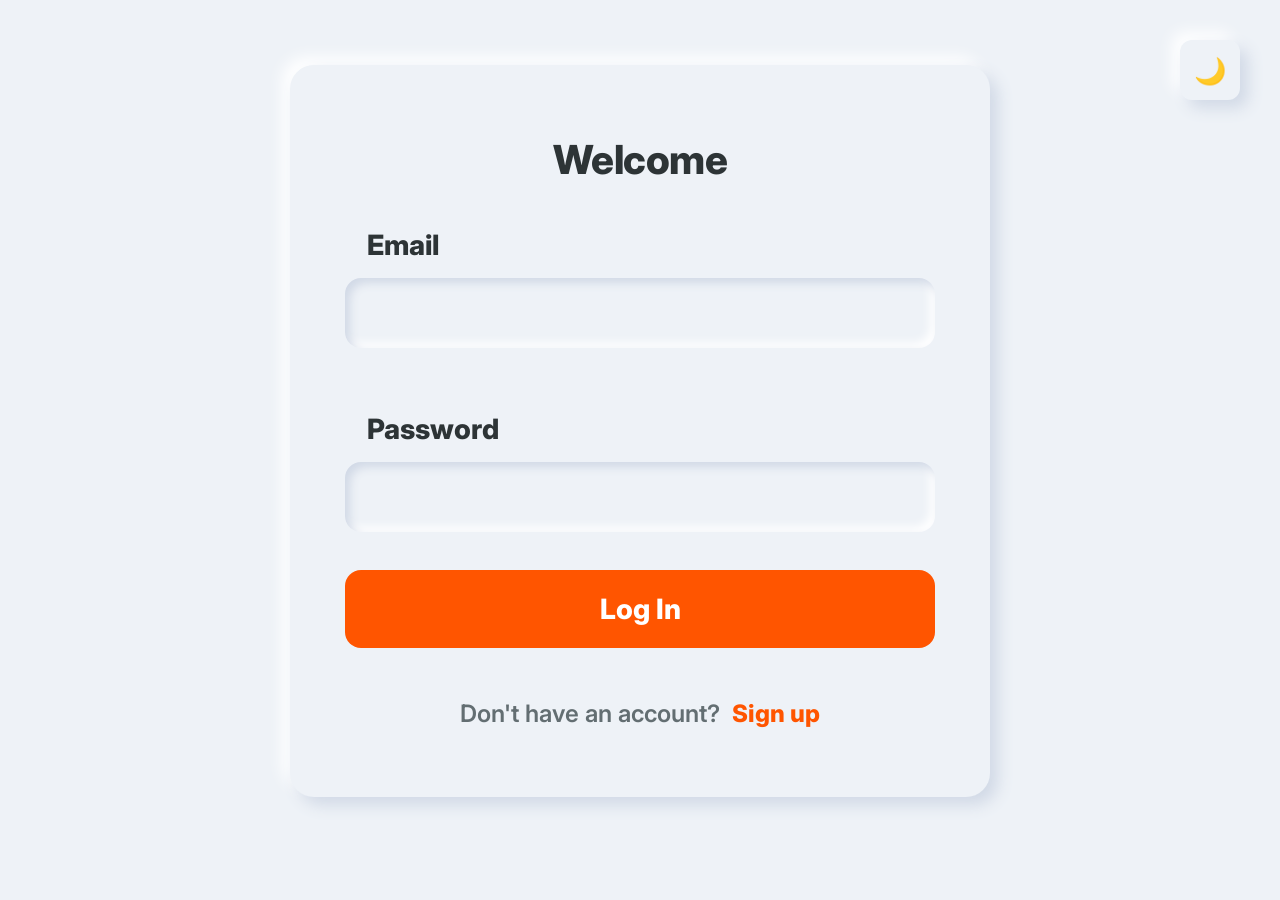
==== clients.html @ b18d7f6e "refactor: centralize storage, fix theme toggle, integrate API POST/DELETE, and add docs" ====
<!DOCTYPE html>
<html lang="en">
<head>
    <meta charset="UTF-8">
    <meta name="viewport" content="width=device-width, initial-scale=1.0">
    <title>10X CRM - Clients</title>
    <link href="https://fonts.googleapis.com/css2?family=Inter:wght@400;500;600;700;800&display=swap" rel="stylesheet">
    <link rel="stylesheet" href="css/style.css">
    <script src="js/guard.js"></script>
    <script src="js/theme.js"></script>
</head>
<body class="app-body">

    <div class="toast" id="toast"></div>

    <header class="app-header">
        <div class="header-container">
            <div class="brand">
                <span class="brand-logo">10X</span>
                <span class="brand-title">CRM</span>
            </div>

            <nav class="nav-menu">
                <a href="dashboard.html" class="nav-link">Dashboard</a>
                <a href="clients.html" class="nav-link active">Clients</a>
                <a href="profile.html" class="nav-link">Profile</a>
            </nav>

            <div class="header-actions">
                <div class="live-clock" id="liveClock">00:00:00 AM</div>
                <button type="button" class="btn-theme" id="themeToggleBtn" onclick="toggleTheme()" aria-label="Toggle Theme">🌙</button>
                <button type="button" class="btn-logout" onclick="logout()">Log Out</button>
            </div>
        </div>
    </header>

    <main class="main-content">
        <div class="container">
            
            <div class="page-header-bar">
                <h1>Clients Base</h1>
                <button type="button" class="btn-submit-glass btn-add-client" onclick="openAddClientModal()">+ Add Client</button>
            </div>
            
            <div id="loadingIndicator" class="loading-box" style="display: none;">Loading clients...</div>

            <div class="toolbar">
                <div class="search-box-wrapper">
                    <input type="text" id="searchInput" class="form-input-neo search-input" placeholder="🔍 Search by name or company...">
                </div>

                <div class="filter-chips">
                    <button class="chip active" data-status="All" onclick="filterByStatus('All')">All</button>
                    <button class="chip" data-status="Lead" onclick="filterByStatus('Lead')">Lead</button>
                    <button class="chip" data-status="Contacted" onclick="filterByStatus('Contacted')">Contacted</button>
                    <button class="chip" data-status="Won" onclick="filterByStatus('Won')">Won</button>
                    <button class="chip" data-status="Lost" onclick="filterByStatus('Lost')">Lost</button>
                </div>

                <div class="sort-wrapper">
                    <select id="sortSelect" class="form-input-neo sort-select" onchange="handleSortChange()">
                        <option value="Newest">Newest first</option>
                        <option value="Name">Name A -> Z</option>
                        <option value="DealValue">Deal value: High -> Low</option>
                    </select>
                </div>
            </div>

            <div id="clientsContainer" class="clients-grid"></div>

        </div>
    </main>

    <div class="modal-overlay" id="addClientModal" style="display: none;">
        <div class="card modal-card">
            <div class="modal-header">
                <h2>Add New Client</h2>
                <button type="button" class="btn-close-modal" onclick="closeAddClientModal()">✕</button>
            </div>
            
            <form id="addClientForm" novalidate>
                <div class="form-group">
                    <label>Full Name</label>
                    <input type="text" id="clientName" class="form-input-neo" placeholder="e.g. John Doe">
                    <div class="error-text" id="clientNameError"></div>
                </div>
                <div class="form-group">
                    <label>Email</label>
                    <input type="email" id="clientEmail" class="form-input-neo" placeholder="e.g. john@example.com">
                    <div class="error-text" id="clientEmailError"></div>
                </div>
                <div class="form-group">
                    <label>Phone (optional)</label>
                    <input type="text" id="clientPhone" class="form-input-neo" placeholder="e.g. +995 555 12 34 56">
                    <div class="error-text" id="clientPhoneError"></div>
                </div>
                <div class="form-group">
                    <label>Company</label>
                    <input type="text" id="clientCompany" class="form-input-neo" placeholder="e.g. Acme Corp">
                    <div class="error-text" id="clientCompanyError"></div>
                </div>
                <div class="form-group">
                    <label>Deal Value ($)</label>
                    <input type="number" id="clientDealValue" class="form-input-neo" placeholder="e.g. 5000">
                    <div class="error-text" id="clientDealValueError"></div>
                </div>
                <div class="form-group">
                    <label>Status</label>
                    <select id="clientStatus" class="form-input-neo custom-select">
                        <option value="Lead" selected>Lead</option>
                        <option value="Contacted">Contacted</option>
                        <option value="Won">Won</option>
                        <option value="Lost">Lost</option>
                    </select>
                </div>
                <button type="submit" class="btn-submit-glass">Create Client</button>
            </form>
        </div>
    </div>

    <div class="modal-overlay" id="clientDetailsModal" style="display: none;">
    <div class="card modal-card modal-card-wide">
        <div class="modal-header">
            <h2>Client Details</h2>
            <button type="button" class="btn-close-modal" onclick="closeDetailsModal()">✕</button>
        </div>

        <div class="details-profile-banner">
            <img src="" id="detAvatar" class="details-avatar" alt="Client Avatar">
            <div class="details-user-info">
                <h3 id="detName" class="details-name"></h3>
                <p id="detCompany" class="details-company"></p>
                <p id="detMeta" class="details-meta"></p>
            </div>
        </div>

        <div class="details-info-grid">
            <div class="info-item">
                <span class="info-label">Email Address</span>
                <strong id="detEmail" class="info-value"></strong>
            </div>
            <div class="info-item">
                <span class="info-label">Phone Number</span>
                <strong id="detPhone" class="info-value"></strong>
            </div>
        </div>

        <div class="notes-section">
            <h4>Notes History</h4>
            <div id="notesContainer" class="notes-list-box"></div>
            
            <div class="add-note-row">
                <input type="text" id="newNoteInput" class="form-input-neo note-input" placeholder="Write a note or call record...">
                <button type="button" class="btn-submit-glass btn-add-note" id="addNoteBtn">Add Note</button>
            </div>
        </div>

        <button type="button" class="btn-reminder" id="remindBtn" onclick="setOneMinReminder()">
            🔔 Remind me in 1 min (Follow-up)
        </button>
    </div>
</div>
    <script src="js/auth.js"></script>
    <script src="js/clients.js"></script>
    <script>
        document.addEventListener('DOMContentLoaded', () => {
            initClients();
            document.getElementById('addClientForm')?.addEventListener('submit', handleAddClient);
        });
    </script>
</body>
</html>
---- css/style.css ----
/* ==========================================================================
   1. DESIGN SYSTEM & ROOT VARIABLES (Neumorphic Kit + Dark Mode)
   ========================================================================== */
:root {
    --font-main: 'Inter', sans-serif;
    
    /* Neon Orange Accents & Status Colors */
    --accent-orange: #ff5500;
    --accent-orange-hover: #ff661a;
    --danger-color: #ef4444;
    --success-color: #10b981;
    --warning-color: #f59e0b;
    --info-color: #3b82f6;
    --purple-color: #8b5cf6;
    
    /* Light Mode Palette */
    --bg-color: #eef2f7;      
    --bg-card: #eef2f7;
    --bg-input: #eef2f7;
    --border-color: #d1d9e6;
    --text-main: #2d3436;     
    --text-muted: #636e72;
    
    /* Soft Neumorphic Shadows (Soft 3D) */
    --neo-shadow-out: 8px 8px 16px #d1d9e6, -8px -8px 16px #ffffff;
    --neo-shadow-in: inset 5px 5px 10px #d1d9e6, inset -5px -5px 10px #ffffff;
    --neo-shadow-card-hover: 12px 12px 24px #c2cbdc, -12px -12px 24px #ffffff;

    --radius-lg: 24px;
    --radius-md: 16px;
    --radius-sm: 12px;
}

/* Dark Mode Overrides */
body.dark-mode {
    --bg-color: #181a20;
    --bg-card: #181a20;
    --bg-input: #181a20;
    --border-color: #22252e;
    --text-main: #f1f3f7;
    --text-muted: #828a99;
    
    --neo-shadow-out: 8px 8px 18px #0e0f12, -8px -8px 18px #22252e;
    --neo-shadow-in: inset 5px 5px 10px #0e0f12, inset -5px -5px 10px #22252e;
    --neo-shadow-card-hover: 12px 12px 24px #0a0b0d, -12px -12px 24px #262933;
}

/* ==========================================================================
   2. GLOBAL RESET & BASE TYPOGRAPHY
   ========================================================================== */
* {
    box-sizing: border-box;
    margin: 0;
    padding: 0;
    font-family: var(--font-main);
    -webkit-font-smoothing: antialiased;
    -moz-osx-font-smoothing: grayscale;
}

html, body {
    min-height: 100vh;
    background-color: var(--bg-color) !important;
    color: var(--text-main);
    font-size: 19px;
    line-height: 1.5;
}

a {
    color: inherit;
    text-decoration: none;
}

button, input, select, textarea {
    font-family: inherit;
    font-size: inherit;
}

/* Base Containers */
.container {
    max-width: 1680px;
    margin: 0 auto;
    width: 95%;
}

.main-content {
    flex: 1;
    padding: 2.5rem 0;
}

.app-body {
    min-height: 100vh;
    display: flex;
    flex-direction: column;
}

.dashboard-body {
    height: 100vh;
    display: flex;
    flex-direction: column;
    overflow: hidden;
}

.auth-body {
    display: flex;
    justify-content: center;
    align-items: center;
    min-height: 100vh;
    padding: 20px;
    position: relative;
}

/* Theme Toggle Fixed Wrapper (Auth Pages) */
.fixed-theme-wrapper {
    position: fixed;
    top: 40px;
    right: 40px;
    z-index: 100;
}

.btn-theme-fixed {
    width: 60px;
    height: 60px;
    font-size: 26px;
    background: var(--bg-color);
    border: none;
    border-radius: var(--radius-sm) !important;
    box-shadow: var(--neo-shadow-out);
    color: var(--text-main);
    cursor: pointer;
    display: flex;
    align-items: center;
    justify-content: center;
    transition: all 0.2s ease;
}

.btn-theme-fixed:hover {
    box-shadow: var(--neo-shadow-in);
}

/* ==========================================================================
   3. AUTH PAGES (Login, Sign Up, Forgot Password)
   ========================================================================== */
.card {
    background: var(--bg-color);
    border-radius: var(--radius-lg);
    box-shadow: var(--neo-shadow-out);
    padding: 2.5rem;
    margin-bottom: 2rem;
}

.auth-body .card {
    padding: 65px 55px !important;
    width: 100%;
    max-width: 700px !important;
}

h2 {
    font-size: 36px;
    font-weight: 800;
    letter-spacing: -0.5px;
    margin-bottom: 12px;
    color: var(--text-main);
}

.auth-body h2 {
    font-size: 40px !important;
    text-align: center;
}

.card-subtitle {
    font-size: 18px;
    font-weight: 500;
    color: var(--text-muted);
    margin-bottom: 28px;
}

.auth-body .card-subtitle {
    text-align: center;
    font-size: 20px;
    margin-bottom: 36px;
}

.form-group {
    margin-bottom: 28px;
    display: flex;
    flex-direction: column;
}

label {
    display: block;
    font-size: 22px;
    font-weight: 800;
    margin-bottom: 10px;
    margin-left: 6px;
    color: var(--text-main);
}

.auth-body label {
    font-size: 28px !important;
    margin: 22px 0 12px 22px !important;
}

.form-input-neo {
    width: 100%;
    padding: 20px 24px;
    font-size: 20px;
    font-weight: 600;
    color: var(--text-main);
    background: var(--bg-color);
    border: none;
    border-radius: var(--radius-md);
    box-shadow: var(--neo-shadow-in);
    outline: none;
    box-sizing: border-box;
    transition: all 0.2s ease;
}

.auth-body .form-input-neo {
    padding: 22px 26px !important;
    font-size: 22px !important;
}

body.dark-mode .form-input-neo {
    box-shadow: none !important;
    background: #20232b !important;
    border: 1px solid rgba(255, 255, 255, 0.1) !important;
}

.form-input-neo::placeholder {
    color: var(--text-muted);
    opacity: 0.6;
}

.form-input-neo:focus {
    box-shadow: var(--neo-shadow-in), 0 0 0 3px rgba(255, 85, 0, 0.4);
}

.form-input-neo.input-error {
    box-shadow: var(--neo-shadow-in), 0 0 0 3px var(--danger-color) !important;
}

.error-text {
    color: var(--danger-color);
    font-size: 16px;
    font-weight: 700;
    margin-top: 8px;
    margin-left: 8px;
}

.auth-body .error-text {
    font-size: 18px;
    margin-top: 10px;
    margin-left: 22px;
}

.btn-submit-glass {
    width: 100%;
    padding: 20px 32px;
    font-size: 22px;
    font-weight: 800;
    color: #ffffff !important;
    background: var(--accent-orange) !important;
    border: none;
    border-radius: var(--radius-md);
    cursor: pointer;
    display: flex;
    align-items: center;
    justify-content: center;
    margin-top: 20px;
    transition: all 0.2s ease;
}

.auth-body .btn-submit-glass {
    padding: 22px 36px !important;
    font-size: 28px !important;
    margin-top: 28px !important;
}

.btn-submit-glass:hover {
    transform: translateY(-2px);
    background: var(--accent-orange-hover) !important;
}

.link {
    margin-top: 48px !important;
    font-size: 24px !important;
    font-weight: 600;
    color: var(--text-muted);
    text-align: center;
}

.link a {
    color: var(--accent-orange) !important;
    text-decoration: none;
    font-weight: 800;
    margin-left: 6px;
}

.link a:hover {
    text-decoration: underline;
}

/* ==========================================================================
   4. TOP NAVIGATION HEADER
   ========================================================================== */
.app-header {
    background: var(--bg-color);
    box-shadow: var(--neo-shadow-out);
    position: sticky;
    top: 0;
    z-index: 100;
    flex-shrink: 0;
}

.header-container {
    max-width: 1680px;
    width: 95%;
    margin: 0 auto;
    padding: 1.2rem 0;
    display: flex;
    align-items: center;
    justify-content: space-between;
}

.brand {
    font-size: 2.2rem;
    font-weight: 900;
    letter-spacing: -0.5px;
}

.brand-logo { color: var(--accent-orange); }
.brand-title { color: var(--text-main); }

.nav-menu { display: flex; gap: 1.4rem; }

.nav-link {
    text-decoration: none;
    color: var(--text-muted);
    font-weight: 800;
    font-size: 1.2rem;
    padding: 0.9rem 1.6rem;
    border-radius: var(--radius-sm);
    transition: all 0.2s ease;
}

.nav-link:hover { color: var(--text-main); box-shadow: var(--neo-shadow-in); }
.nav-link.active { color: var(--accent-orange); box-shadow: var(--neo-shadow-in); }

.header-actions { display: flex; align-items: center; gap: 1.4rem; }

.live-clock {
    font-family: 'Inter', monospace;
    font-size: 1.05rem;
    font-weight: 800;
    color: var(--text-muted);
    padding: 0.7rem 1.4rem;
    border-radius: var(--radius-sm);
    box-shadow: var(--neo-shadow-in);
    white-space: nowrap;
}

.btn-theme, .btn-logout {
    background: var(--bg-color);
    border: none;
    color: var(--text-main);
    padding: 0.8rem 1.6rem;
    border-radius: var(--radius-sm);
    box-shadow: var(--neo-shadow-out);
    cursor: pointer;
    font-weight: 800;
    font-size: 1.1rem;
    transition: all 0.2s ease;
}

.btn-theme:hover, .btn-logout:hover { box-shadow: var(--neo-shadow-in); color: var(--accent-orange); }
.btn-logout:hover { color: var(--danger-color); }

/* ==========================================================================
   5. DASHBOARD PAGE (100vh Fits No Desktop Scroll)
   ========================================================================== */
.dashboard-container {
    flex: 1;
    max-width: 1680px;
    width: 95%;
    margin: 0 auto;
    padding: 1.25rem 0;
    display: flex;
    flex-direction: column;
    gap: 1.25rem;
    box-sizing: border-box;
    min-height: 0;
}

.welcome-section {
    background: var(--bg-color);
    border-radius: var(--radius-lg);
    box-shadow: var(--neo-shadow-out);
    padding: 1.25rem 1.8rem;
    flex-shrink: 0;
}

.welcome-section h1 { font-size: 2rem; font-weight: 800; text-align: left; margin: 0; }

.metrics-grid {
    display: grid;
    grid-template-columns: repeat(4, 1fr);
    gap: 1.5rem;
    flex-shrink: 0;
}

.metric-card {
    background: var(--bg-color);
    border-radius: var(--radius-lg);
    box-shadow: var(--neo-shadow-out);
    padding: 1.4rem 1.8rem;
    display: flex;
    align-items: center;
    gap: 1.5rem;
}

.metric-icon {
    width: 60px;
    height: 60px;
    display: flex;
    align-items: center;
    justify-content: center;
    border-radius: var(--radius-md);
    box-shadow: var(--neo-shadow-in);
    color: var(--accent-orange);
    flex-shrink: 0;
}

.metric-label { font-size: 0.9rem; text-transform: uppercase; letter-spacing: 0.6px; color: var(--text-muted); font-weight: 800; }
.metric-value { font-size: 2.1rem; font-weight: 800; margin-top: 0.1rem; color: var(--text-main); }

.dashboard-bottom-grid {
    display: grid;
    grid-template-columns: 1fr 1.6fr;
    gap: 1.5rem;
    flex: 1;
    min-height: 0;
}

.pipeline-section {
    background: var(--bg-color);
    border-radius: var(--radius-lg);
    box-shadow: var(--neo-shadow-out);
    padding: 1.5rem 2rem;
    display: flex;
    flex-direction: column;
    height: 100%;
}

.pipeline-section h2 { text-align: left; font-size: 1.5rem; font-weight: 800; margin-bottom: 1.2rem; }

.pipeline-infographic {
    display: flex;
    flex-direction: column;
    justify-content: space-between;
    gap: 0.8rem;
    flex: 1;
}

.info-stage { display: flex; flex-direction: column; gap: 0.5rem; }
.info-label-group { display: flex; justify-content: space-between; align-items: center; }
.info-name { font-size: 1.15rem; font-weight: 800; color: var(--text-main); }
.info-val { font-size: 1.25rem; font-weight: 800; color: var(--text-muted); }

.progress-track {
    width: 100%;
    height: 14px;
    background: var(--bg-color);
    box-shadow: var(--neo-shadow-in);
    border-radius: 20px;
    overflow: hidden;
}

.progress-fill {
    height: 100%;
    border-radius: 20px;
    transition: width 0.6s cubic-bezier(0.4, 0, 0.2, 1);
}

.fill-lead { background: linear-gradient(90deg, #3b82f6, #60a5fa); }
.fill-contacted { background: linear-gradient(90deg, #f59e0b, #fbbf24); }
.fill-proposal { background: linear-gradient(90deg, #8b5cf6, #a78bfa); }
.fill-won { background: linear-gradient(90deg, #10b981, #34d399); }
.fill-lost { background: linear-gradient(90deg, #ef4444, #f87171); }

.recent-clients-section {
    background: var(--bg-color);
    border-radius: var(--radius-lg);
    box-shadow: var(--neo-shadow-out);
    padding: 1.5rem 2rem;
    display: flex;
    flex-direction: column;
    height: 100%;
    overflow: hidden;
}

.section-header {
    display: flex;
    justify-content: space-between;
    align-items: center;
    margin-bottom: 1.2rem;
}

.section-header h2 { text-align: left; font-size: 1.5rem; font-weight: 800; margin: 0; }
.link-view-all { color: var(--accent-orange); text-decoration: none; font-weight: 800; font-size: 1.15rem; }

.table-responsive { flex: 1; overflow-y: auto; }
.data-table { width: 100%; border-collapse: collapse; text-align: left; }

.data-table th {
    color: var(--text-muted);
    font-weight: 800;
    font-size: 0.95rem;
    text-transform: uppercase;
    padding: 1rem;
    border-bottom: 2px solid var(--border-color);
}

.data-table td {
    padding: 1.2rem 1rem;
    border-bottom: 1px solid var(--border-color);
    vertical-align: middle;
    font-size: 1.15rem;
    font-weight: 600;
}

.data-table td strong { font-size: 1.2rem; font-weight: 800; color: var(--text-main); }

.data-table td:last-child {
    white-space: nowrap;
    text-align: right;
    font-size: 1.05rem;
    font-weight: 700;
    color: var(--text-muted);
}

.status-badge {
    padding: 0.5rem 1.1rem;
    border-radius: 20px;
    font-size: 0.95rem;
    font-weight: 800;
    display: inline-block;
}

.badge-lead { background: rgba(59, 130, 246, 0.15); color: #3b82f6; }
.badge-contacted { background: rgba(245, 158, 11, 0.15); color: #f59e0b; }
.badge-proposal { background: rgba(139, 92, 246, 0.15); color: #8b5cf6; }
.badge-won { background: rgba(16, 185, 129, 0.15); color: #10b981; }
.badge-lost { background: rgba(239, 68, 68, 0.15); color: #ef4444; }

/* ==========================================================================
   6. CLIENTS DIRECTORY, TOOLBAR & CARDS GRID
   ========================================================================== */
.page-header-bar {
    display: flex;
    justify-content: space-between;
    align-items: center;
    margin-bottom: 2.2rem;
}

.page-header-bar h1 { font-size: 2.5rem; font-weight: 800; }

.btn-add-client {
    width: auto !important;
    padding: 1rem 2rem !important;
    font-size: 1.2rem !important;
    margin: 0 !important;
}

.toolbar {
    background: var(--bg-color);
    box-shadow: var(--neo-shadow-out);
    border-radius: var(--radius-lg);
    padding: 1.5rem 2rem;
    margin-bottom: 2.8rem;
    display: flex;
    gap: 1.8rem;
    align-items: center;
    justify-content: space-between;
    flex-wrap: wrap;
}

.search-box-wrapper { flex: 1; min-width: 340px; }

.filter-chips { display: flex; gap: 1rem; flex-wrap: wrap; }
.filter-chips .chip {
    padding: 0.85rem 1.6rem;
    font-size: 1.1rem;
    font-weight: 800;
    border: none;
    background: var(--bg-color);
    color: var(--text-muted);
    border-radius: var(--radius-sm);
    box-shadow: var(--neo-shadow-out);
    cursor: pointer;
    transition: all 0.2s ease;
}

.filter-chips .chip.active { color: var(--accent-orange); box-shadow: var(--neo-shadow-in); }

.sort-select { appearance: none; cursor: pointer; min-width: 240px; }

.clients-grid {
    display: grid;
    grid-template-columns: repeat(auto-fill, minmax(480px, 1fr));
    gap: 2.2rem;
    padding-bottom: 3.5rem;
}

.client-card {
    background: var(--bg-color);
    box-shadow: var(--neo-shadow-out);
    border-radius: var(--radius-lg);
    padding: 2.2rem;
    display: flex;
    flex-direction: column;
    gap: 1.6rem;
    cursor: pointer;
    transition: all 0.25s ease;
    overflow: hidden;
}

.client-card:hover { transform: translateY(-3px); box-shadow: var(--neo-shadow-card-hover); }

.client-card-header { display: flex; align-items: center; gap: 1.4rem; }
.client-avatar { width: 76px; height: 76px; border-radius: 50%; box-shadow: var(--neo-shadow-out); object-fit: cover; flex-shrink: 0; }
.client-title-info { overflow: hidden; }
.client-title-info h3 { font-size: 1.45rem; font-weight: 800; color: var(--text-main); white-space: nowrap; overflow: hidden; text-overflow: ellipsis; }
.client-company-name { font-size: 1.05rem; font-weight: 700; color: var(--text-muted); white-space: nowrap; overflow: hidden; text-overflow: ellipsis; display: block; }

.client-card-body {
    background: var(--bg-color);
    padding: 1.4rem;
    border-radius: var(--radius-md);
    box-shadow: var(--neo-shadow-in);
    display: flex;
    flex-direction: column;
    gap: 0.8rem;
}

.card-info-row { display: flex; justify-content: space-between; align-items: center; font-size: 1.05rem; gap: 1rem; }
.card-info-row span { color: var(--text-muted); font-weight: 600; flex-shrink: 0; }
.card-info-row strong { color: var(--text-main); font-weight: 700; text-align: right; font-size: 0.98rem; white-space: nowrap; overflow: hidden; text-overflow: ellipsis; }
.deal-value-text { color: var(--accent-orange) !important; font-weight: 800 !important; font-size: 1.25rem !important; }

.client-card-footer { display: flex; justify-content: space-between; align-items: center; gap: 1rem; margin-top: auto; }

.select-status-inline {
    padding: 0.7rem 1.3rem;
    font-size: 1.05rem;
    font-weight: 800;
    border: none;
    border-radius: var(--radius-sm);
    background: var(--bg-color);
    color: var(--text-main);
    box-shadow: var(--neo-shadow-out);
    outline: none;
    cursor: pointer;
}

.btn-delete-client {
    padding: 0.7rem 1.4rem;
    font-size: 1rem;
    font-weight: 800;
    color: var(--danger-color);
    background: var(--bg-color);
    border: none;
    border-radius: var(--radius-sm);
    box-shadow: var(--neo-shadow-out);
    cursor: pointer;
    transition: all 0.2s ease;
}

.btn-delete-client:hover { box-shadow: var(--neo-shadow-in); }

/* ==========================================================================
   7. MODAL OVERLAYS & DETAILS (Minimalist Centered Shadow & Clean Layout)
   ========================================================================== */
.modal-overlay {
    position: fixed;
    top: 0;
    left: 0;
    width: 100vw;
    height: 100vh;
    background: rgba(18, 20, 26, 0.55);
    backdrop-filter: blur(8px);
    display: flex;
    justify-content: center;
    align-items: center;
    z-index: 1000;
}

/* 👈 თანაბარი, მინიმალისტური ჩრდილი 4-ვე მხარეს */
.card.modal-card {
    background: var(--bg-color);
    border-radius: var(--radius-lg);
    box-shadow: 0 12px 45px rgba(0, 0, 0, 0.12), 0 2px 10px rgba(0, 0, 0, 0.06) !important;
    padding: 3rem !important;
    width: 100%;
    max-width: 620px !important;
    margin: 0 !important;
    border: 1px solid rgba(255, 255, 255, 0.6);
}

body.dark-mode .card.modal-card {
    border: 1px solid rgba(255, 255, 255, 0.08);
    box-shadow: 0 15px 50px rgba(0, 0, 0, 0.5) !important;
}

.modal-card-wide {
    max-width: 720px !important;
}

.modal-header {
    display: flex;
    justify-content: space-between;
    align-items: center;
    margin-bottom: 2rem;
}

.modal-header h2 {
    font-size: 2.2rem !important;
    font-weight: 800;
    color: var(--text-main);
    margin: 0 !important;
}

.btn-close-modal {
    background: var(--bg-color);
    border: none;
    box-shadow: var(--neo-shadow-out);
    width: 46px;
    height: 46px;
    border-radius: 50%;
    color: var(--text-main);
    font-weight: 800;
    cursor: pointer;
    font-size: 1.2rem;
    display: flex;
    align-items: center;
    justify-content: center;
}

.btn-close-modal:hover { box-shadow: var(--neo-shadow-in); }

/* Details Banner */
.details-profile-banner {
    display: flex;
    align-items: center;
    gap: 1.8rem;
    padding: 1.6rem 2rem;
    background: var(--bg-color);
    border-radius: var(--radius-md);
    box-shadow: var(--neo-shadow-in);
    margin-bottom: 1.8rem;
}

.details-avatar {
    width: 84px;
    height: 84px;
    border-radius: 50%;
    box-shadow: var(--neo-shadow-out);
    object-fit: cover;
    flex-shrink: 0;
}

.details-name { font-size: 1.7rem; font-weight: 800; color: var(--text-main); }
.details-company { font-size: 1.1rem; font-weight: 700; color: var(--accent-orange); margin-top: 0.2rem; }
.details-meta { font-size: 0.95rem; font-weight: 600; color: var(--text-muted); margin-top: 0.3rem; }

/* 👈 1-სვეტიანი განლაგება: Email და Phone ერთმანეთის ქვეშ */
.details-info-grid {
    display: flex;
    flex-direction: column;
    gap: 1rem;
    margin-bottom: 2rem;
}

.info-item {
    background: var(--bg-color);
    padding: 1.1rem 1.6rem;
    border-radius: var(--radius-md);
    box-shadow: var(--neo-shadow-in);
    display: flex;
    justify-content: space-between;
    align-items: center;
}

.info-label { font-size: 0.9rem; color: var(--text-muted); font-weight: 800; text-transform: uppercase; letter-spacing: 0.5px; }
.info-value { font-size: 1.1rem; color: var(--text-main); font-weight: 800; text-align: right; }

/* Notes Section */
.notes-section { margin-bottom: 2rem; }
.notes-section h4 { font-size: 1.25rem; font-weight: 800; margin-bottom: 1rem; color: var(--text-main); }

.notes-list-box {
    max-height: 160px;
    overflow-y: auto;
    padding: 1.2rem 1.5rem;
    background: var(--bg-color);
    border-radius: var(--radius-md);
    box-shadow: var(--neo-shadow-in);
    display: flex;
    flex-direction: column;
    gap: 0.9rem;
    margin-bottom: 1.2rem;
}

.no-notes-text { color: var(--text-muted); font-size: 1rem; font-weight: 600; text-align: center; }

.note-item {
    border-bottom: 1px solid var(--border-color);
    padding-bottom: 0.7rem;
}

.note-text { font-size: 1.05rem; font-weight: 600; color: var(--text-main); }
.note-date { font-size: 0.85rem; font-weight: 600; color: var(--text-muted); margin-top: 0.2rem; display: block; }

.add-note-row { display: flex; gap: 1rem; }
.note-input { flex: 1; padding: 16px 20px !important; font-size: 1.05rem !important; }

.btn-add-note {
    width: auto !important;
    padding: 16px 28px !important;
    font-size: 1.05rem !important;
    margin: 0 !important;
}

.btn-reminder {
    width: 100%;
    padding: 1.2rem;
    font-size: 1.15rem;
    font-weight: 800;
    color: var(--accent-orange);
    background: var(--bg-color);
    border: none;
    border-radius: var(--radius-md);
    box-shadow: var(--neo-shadow-out);
    cursor: pointer;
    transition: all 0.2s ease;
}

.btn-reminder:hover {
    box-shadow: var(--neo-shadow-in);
}

/* ==========================================================================
   8. PROFILE PAGE (2-Column Grid Layout)
   ========================================================================== */
.profile-layout-grid {
    display: grid;
    grid-template-columns: 1fr 1.5fr;
    gap: 2.2rem;
    align-items: start;
}

.profile-col-left, .profile-col-right {
    display: flex;
    flex-direction: column;
    gap: 2.2rem;
}

.profile-card {
    background: var(--bg-color);
    border-radius: var(--radius-lg);
    box-shadow: var(--neo-shadow-out);
    padding: 2.8rem !important;
    margin: 0 !important;
}

.profile-card h3 {
    font-size: 1.6rem;
    font-weight: 800;
    margin-bottom: 1.4rem;
    text-align: left;
}

.profile-header-info {
    display: flex;
    align-items: center;
    gap: 2rem;
}

.avatar-circle {
    width: 100px;
    height: 100px;
    border-radius: 50%;
    background: var(--bg-color);
    box-shadow: var(--neo-shadow-out);
    display: flex;
    align-items: center;
    justify-content: center;
    font-size: 2.8rem;
    font-weight: 900;
    color: var(--accent-orange);
    flex-shrink: 0;
}

.profile-user-details h2 {
    font-size: 2.2rem !important;
    text-align: left !important;
    margin: 0 0 0.3rem 0 !important;
}

.user-email-text {
    font-size: 1.15rem;
    font-weight: 600;
    color: var(--text-muted);
}

.profile-meta {
    font-size: 1rem;
    font-weight: 600;
    color: var(--accent-orange);
    margin-top: 0.5rem;
}

.danger-card { border-left: 6px solid var(--danger-color); }
.btn-reset-data { margin-top: 1.2rem; width: 100%; font-size: 1.1rem; padding: 1rem; }

/* ==========================================================================
   9. TOAST NOTIFICATIONS & LOADING/EMPTY STATES
   ========================================================================== */
.toast {
    position: fixed;
    bottom: 40px;
    right: 40px;
    padding: 22px 42px;
    font-size: 22px;
    font-weight: 800;
    border-radius: var(--radius-md);
    background: var(--bg-color);
    box-shadow: var(--neo-shadow-out);
    color: var(--accent-orange);
    z-index: 2000;
    display: none;
    animation: fadeIn 0.3s ease;
}

@keyframes fadeIn {
    from { opacity: 0; transform: translateY(10px); }
    to { opacity: 1; transform: translateY(0); }
}

.loading-box, .empty-state-box, .error-state-box {
    padding: 3.5rem;
    text-align: center;
    color: var(--text-muted);
    font-weight: 700;
    font-size: 1.25rem;
    background: var(--bg-color);
    border-radius: var(--radius-lg);
    box-shadow: var(--neo-shadow-in);
}
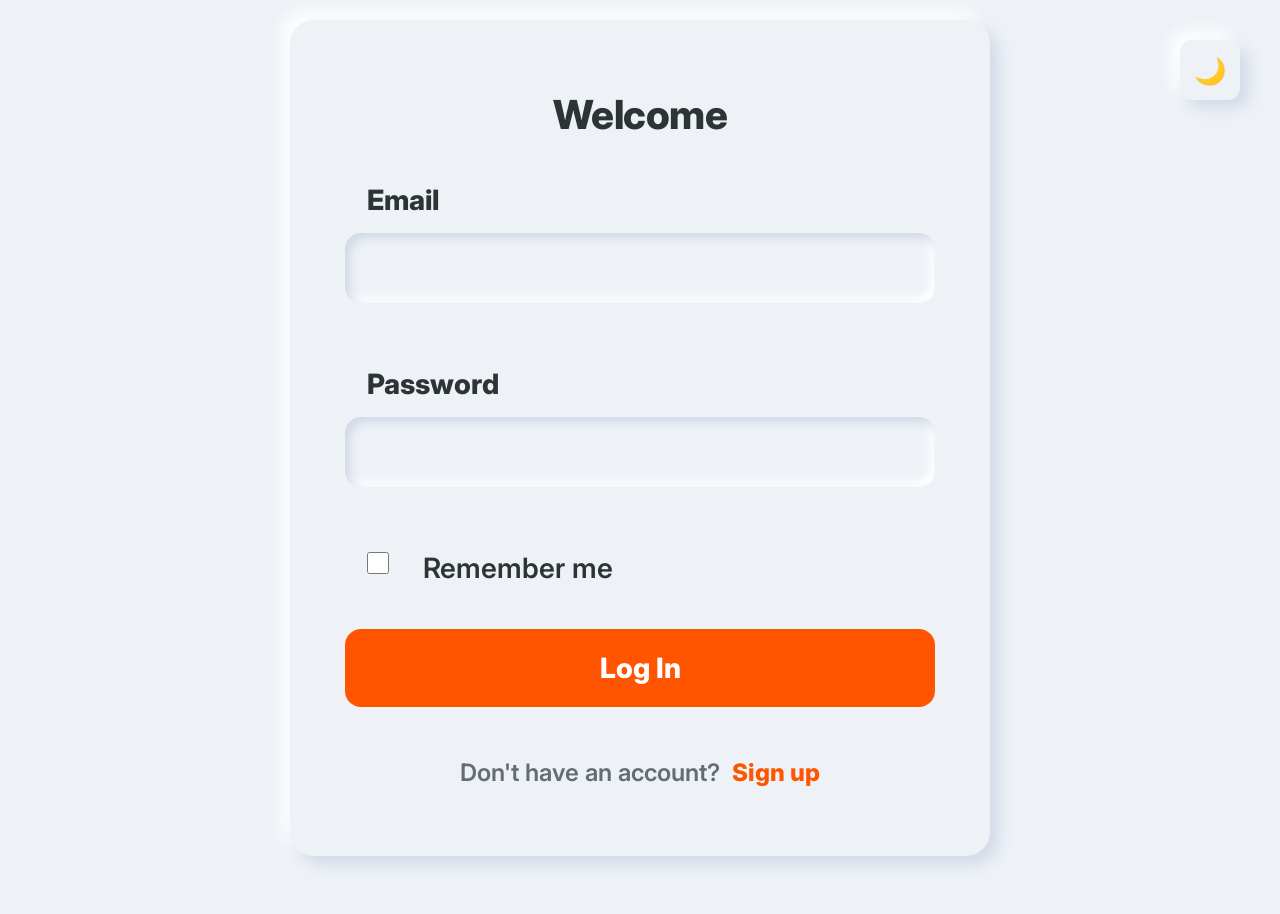
==== commit 1ad91c76: "feat: implement CRM bonus features" ====
--- a/clients.html
+++ b/clients.html
@@ -39,7 +39,18 @@
             
             <div class="page-header-bar">
                 <h1>Clients Base</h1>
-                <button type="button" class="btn-submit-glass btn-add-client" onclick="openAddClientModal()">+ Add Client</button>
+                <div class="view-toggle-wrapper">
+                    <button type="button" class="btn-view-toggle active" id="viewToggleGrid" onclick="switchView('grid')">🎛️ Grid View</button>
+                    <button type="button" class="btn-view-toggle" id="viewToggleKanban" onclick="switchView('kanban')">📋 Kanban Board</button>
+                </div>
+                <div class="header-buttons" style="display: flex; gap: 1rem; align-items: center;">
+                    <button type="button" class="btn-export-csv" onclick="exportClientsToCSV()">📥 Export CSV</button>
+                    <button type="button" class="btn-submit-glass btn-add-client" onclick="openAddClientModal()">+ Add Client</button>
+                </div>
+            </div>
+            
+            <div class="shortcuts-legend" style="margin-top: 1rem; font-size: 0.85rem; color: var(--text-muted); font-weight: 600; text-align: right; width: 100%;">
+                Keyboard Shortcuts: <span><strong>[C]</strong> Add Client</span> &bull; <span><strong>[/]</strong> Focus Search</span> &bull; <span><strong>[K]</strong> Toggle Kanban</span> &bull; <span><strong>[Esc]</strong> Close Modals</span>
             </div>
             
             <div id="loadingIndicator" class="loading-box" style="display: none;">Loading clients...</div>
@@ -67,6 +78,29 @@
             </div>
 
             <div id="clientsContainer" class="clients-grid"></div>
+            
+            <div class="load-more-wrapper" id="loadMoreWrapper" style="display: none; margin: 2rem 0; text-align: center;">
+                <button type="button" class="btn-submit-glass btn-load-more" onclick="loadMoreClients()">Load More</button>
+            </div>
+
+            <div id="kanbanContainer" class="kanban-board" style="display: none;">
+                <div class="kanban-column" data-status="Lead" ondragover="allowDrop(event)" ondragleave="handleDragLeave(event)" ondrop="handleDrop(event, 'Lead')">
+                    <div class="column-header lead-header">Lead <span class="column-count" id="count-Lead">0</span></div>
+                    <div class="kanban-cards" id="cards-Lead"></div>
+                </div>
+                <div class="kanban-column" data-status="Contacted" ondragover="allowDrop(event)" ondragleave="handleDragLeave(event)" ondrop="handleDrop(event, 'Contacted')">
+                    <div class="column-header contacted-header">Contacted <span class="column-count" id="count-Contacted">0</span></div>
+                    <div class="kanban-cards" id="cards-Contacted"></div>
+                </div>
+                <div class="kanban-column" data-status="Won" ondragover="allowDrop(event)" ondragleave="handleDragLeave(event)" ondrop="handleDrop(event, 'Won')">
+                    <div class="column-header won-header">Won <span class="column-count" id="count-Won">0</span></div>
+                    <div class="kanban-cards" id="cards-Won"></div>
+                </div>
+                <div class="kanban-column" data-status="Lost" ondragover="allowDrop(event)" ondragleave="handleDragLeave(event)" ondrop="handleDrop(event, 'Lost')">
+                    <div class="column-header lost-header">Lost <span class="column-count" id="count-Lost">0</span></div>
+                    <div class="kanban-cards" id="cards-Lost"></div>
+                </div>
+            </div>
 
         </div>
     </main>
@@ -74,7 +108,7 @@
     <div class="modal-overlay" id="addClientModal" style="display: none;">
         <div class="card modal-card">
             <div class="modal-header">
-                <h2>Add New Client</h2>
+                <h2 id="addClientModalTitle">Add New Client</h2>
                 <button type="button" class="btn-close-modal" onclick="closeAddClientModal()">✕</button>
             </div>
             
@@ -113,7 +147,7 @@
                         <option value="Lost">Lost</option>
                     </select>
                 </div>
-                <button type="submit" class="btn-submit-glass">Create Client</button>
+                <button type="submit" id="addClientSubmitBtn" class="btn-submit-glass">Create Client</button>
             </form>
         </div>
     </div>
@@ -142,6 +176,15 @@
             <div class="info-item">
                 <span class="info-label">Phone Number</span>
                 <strong id="detPhone" class="info-value"></strong>
+            </div>
+        </div>
+
+        <div class="call-timer-section">
+            <h4 class="call-timer-title">Call Workspace</h4>
+            <div class="call-controls">
+                <button type="button" class="btn-call-start" id="startCallBtn" onclick="startCall()">📞 Start Call</button>
+                <button type="button" class="btn-call-end" id="endCallBtn" onclick="endCall()" disabled>🔴 End Call</button>
+                <span class="call-duration" id="callDurationDisplay">00:00</span>
             </div>
         </div>
 
--- a/css/style.css
+++ b/css/style.css
@@ -955,4 +955,347 @@
     background: var(--bg-color);
     border-radius: var(--radius-lg);
     box-shadow: var(--neo-shadow-in);
+}
+
+/* ==========================================================================
+   10. CRM BONUS FEATURES ADDITIONAL STYLES
+   ========================================================================== */
+.form-group-checkbox {
+    display: flex;
+    align-items: center;
+    margin-bottom: 28px;
+    margin-left: 22px;
+}
+
+.form-group-checkbox input[type="checkbox"] {
+    width: 22px;
+    height: 22px;
+    cursor: pointer;
+    accent-color: var(--accent-orange);
+    margin-right: 12px;
+}
+
+.label-checkbox {
+    font-size: 22px !important;
+    font-weight: 600 !important;
+    margin: 0 !important;
+    cursor: pointer;
+    display: inline-block !important;
+}
+
+.password-strength-container {
+    display: none;
+    flex-direction: column;
+    margin-top: 10px;
+    margin-left: 6px;
+    margin-right: 6px;
+}
+
+.strength-bar-wrapper {
+    width: 100%;
+    height: 8px;
+    background: var(--border-color);
+    border-radius: 4px;
+    overflow: hidden;
+    box-shadow: var(--neo-shadow-in);
+}
+
+.strength-bar {
+    height: 100%;
+    width: 0;
+    transition: width 0.3s ease, background-color 0.3s ease;
+}
+
+.strength-bar.weak {
+    width: 33.3%;
+    background-color: var(--danger-color);
+}
+
+.strength-bar.medium {
+    width: 66.6%;
+    background-color: var(--warning-color);
+}
+
+.strength-bar.strong {
+    width: 100%;
+    background-color: var(--success-color);
+}
+
+.strength-text {
+    font-size: 16px;
+    font-weight: 700;
+    margin-top: 6px;
+    text-align: right;
+    color: var(--text-muted);
+}
+
+.call-timer-section {
+    margin-top: 1.5rem;
+    padding: 1.2rem;
+    border-radius: var(--radius-md);
+    background: var(--bg-color);
+    box-shadow: var(--neo-shadow-in);
+}
+
+.call-timer-title {
+    font-size: 1.1rem;
+    font-weight: 700;
+    margin-bottom: 0.8rem;
+    color: var(--text-muted);
+}
+
+.call-controls {
+    display: flex;
+    align-items: center;
+    gap: 1rem;
+}
+
+.btn-call-start, .btn-call-end {
+    padding: 0.6rem 1.2rem;
+    font-size: 1rem;
+    font-weight: 700;
+    border: none;
+    border-radius: var(--radius-sm);
+    cursor: pointer;
+    box-shadow: var(--neo-shadow-out);
+    transition: all 0.2s ease;
+}
+
+.btn-call-start {
+    background: var(--success-color);
+    color: #ffffff;
+}
+
+.btn-call-start:hover:not(:disabled) {
+    background: #0d9488;
+}
+
+.btn-call-end {
+    background: var(--danger-color);
+    color: #ffffff;
+}
+
+.btn-call-end:hover:not(:disabled) {
+    background: #dc2626;
+}
+
+.btn-call-start:disabled, .btn-call-end:disabled {
+    opacity: 0.5;
+    cursor: not-allowed;
+    box-shadow: none;
+}
+
+.call-duration {
+    font-size: 1.4rem;
+    font-weight: 800;
+    font-family: monospace;
+    color: var(--accent-orange);
+    margin-left: auto;
+}
+
+.btn-edit-client {
+    padding: 0.5rem 1rem;
+    font-size: 0.9rem;
+    font-weight: 700;
+    border: none;
+    border-radius: var(--radius-sm);
+    cursor: pointer;
+    background: var(--info-color);
+    color: #ffffff;
+    box-shadow: var(--neo-shadow-out);
+    transition: all 0.2s ease;
+}
+
+.btn-edit-client:hover {
+    background: #2563eb;
+    box-shadow: var(--neo-shadow-in);
+}
+
+/* View Toggle Button and Kanban Board Styles */
+.view-toggle-wrapper {
+    display: flex;
+    gap: 0.5rem;
+    margin-right: 1.5rem;
+    box-shadow: var(--neo-shadow-in);
+    padding: 4px;
+    border-radius: var(--radius-sm);
+}
+
+.btn-view-toggle {
+    padding: 0.5rem 1rem;
+    font-size: 0.95rem;
+    font-weight: 700;
+    border: none;
+    border-radius: calc(var(--radius-sm) - 4px);
+    background: transparent;
+    color: var(--text-muted);
+    cursor: pointer;
+    transition: all 0.2s ease;
+}
+
+.btn-view-toggle.active {
+    background: var(--bg-color);
+    color: var(--accent-orange);
+    box-shadow: var(--neo-shadow-out);
+}
+
+.kanban-board {
+    display: flex;
+    gap: 1.5rem;
+    width: 100%;
+    margin-top: 1.5rem;
+    overflow-x: auto;
+    padding: 10px;
+    min-height: 500px;
+    align-items: flex-start;
+}
+
+.kanban-column {
+    flex: 1;
+    min-width: 280px;
+    background: var(--bg-color);
+    border-radius: var(--radius-md);
+    box-shadow: var(--neo-shadow-out);
+    padding: 1.2rem;
+    transition: all 0.3s ease;
+    border: 2px solid transparent;
+}
+
+.kanban-column.drag-over {
+    border-color: var(--accent-orange);
+    background: var(--border-color);
+    box-shadow: var(--neo-shadow-in);
+}
+
+.column-header {
+    font-size: 1.2rem;
+    font-weight: 800;
+    padding-bottom: 0.8rem;
+    border-bottom: 2px solid var(--border-color);
+    margin-bottom: 1.2rem;
+    display: flex;
+    justify-content: space-between;
+    align-items: center;
+}
+
+.lead-header { color: var(--accent-orange); }
+.contacted-header { color: var(--warning-color); }
+.won-header { color: var(--success-color); }
+.lost-header { color: var(--danger-color); }
+
+.column-count {
+    font-size: 0.9rem;
+    font-weight: 700;
+    background: var(--border-color);
+    color: var(--text-main);
+    padding: 2px 10px;
+    border-radius: 20px;
+    box-shadow: var(--neo-shadow-in);
+}
+
+.kanban-cards {
+    display: flex;
+    flex-direction: column;
+    gap: 1rem;
+    min-height: 400px;
+}
+
+.kanban-card {
+    background: var(--bg-color);
+    border-radius: var(--radius-sm);
+    box-shadow: var(--neo-shadow-out);
+    padding: 1rem;
+    cursor: grab;
+    transition: transform 0.2s ease, box-shadow 0.2s ease;
+}
+
+.kanban-card:hover {
+    transform: translateY(-2px);
+    box-shadow: var(--neo-shadow-card-hover);
+}
+
+.kanban-card:active {
+    cursor: grabbing;
+}
+
+.kanban-card-title {
+    font-size: 1.05rem;
+    font-weight: 700;
+    color: var(--text-main);
+    margin-bottom: 0.3rem;
+}
+
+.kanban-card-company {
+    font-size: 0.85rem;
+    font-weight: 600;
+    color: var(--text-muted);
+    margin-bottom: 0.6rem;
+}
+
+.kanban-card-value {
+    font-size: 1rem;
+    font-weight: 800;
+    color: var(--success-color);
+}
+
+.kanban-empty {
+    text-align: center;
+    padding: 2rem;
+    color: var(--text-muted);
+    font-size: 0.95rem;
+    font-weight: 600;
+    border: 2px dashed var(--border-color);
+    border-radius: var(--radius-sm);
+}
+
+.btn-export-csv {
+    padding: 0.7rem 1.4rem;
+    font-size: 1rem;
+    font-weight: 700;
+    border: none;
+    border-radius: var(--radius-sm);
+    cursor: pointer;
+    background: var(--bg-color);
+    color: var(--text-main);
+    box-shadow: var(--neo-shadow-out);
+    transition: all 0.2s ease;
+}
+
+.btn-export-csv:hover {
+    box-shadow: var(--neo-shadow-in);
+    color: var(--accent-orange);
+}
+
+/* Responsive adjustments for new features */
+@media (max-width: 768px) {
+    .page-header-bar {
+        flex-direction: column !important;
+        align-items: stretch !important;
+        gap: 1rem !important;
+    }
+    .view-toggle-wrapper {
+        margin-right: 0 !important;
+        justify-content: center !important;
+    }
+    .header-buttons {
+        flex-direction: column !important;
+        width: 100% !important;
+        align-items: stretch !important;
+    }
+    .btn-export-csv, .btn-add-client {
+        width: 100% !important;
+        text-align: center !important;
+    }
+    .shortcuts-legend {
+        text-align: center !important;
+    }
+    .call-controls {
+        flex-wrap: wrap !important;
+    }
+    .call-duration {
+        width: 100% !important;
+        text-align: center !important;
+        margin-top: 0.5rem !important;
+        margin-left: 0 !important;
+    }
 }
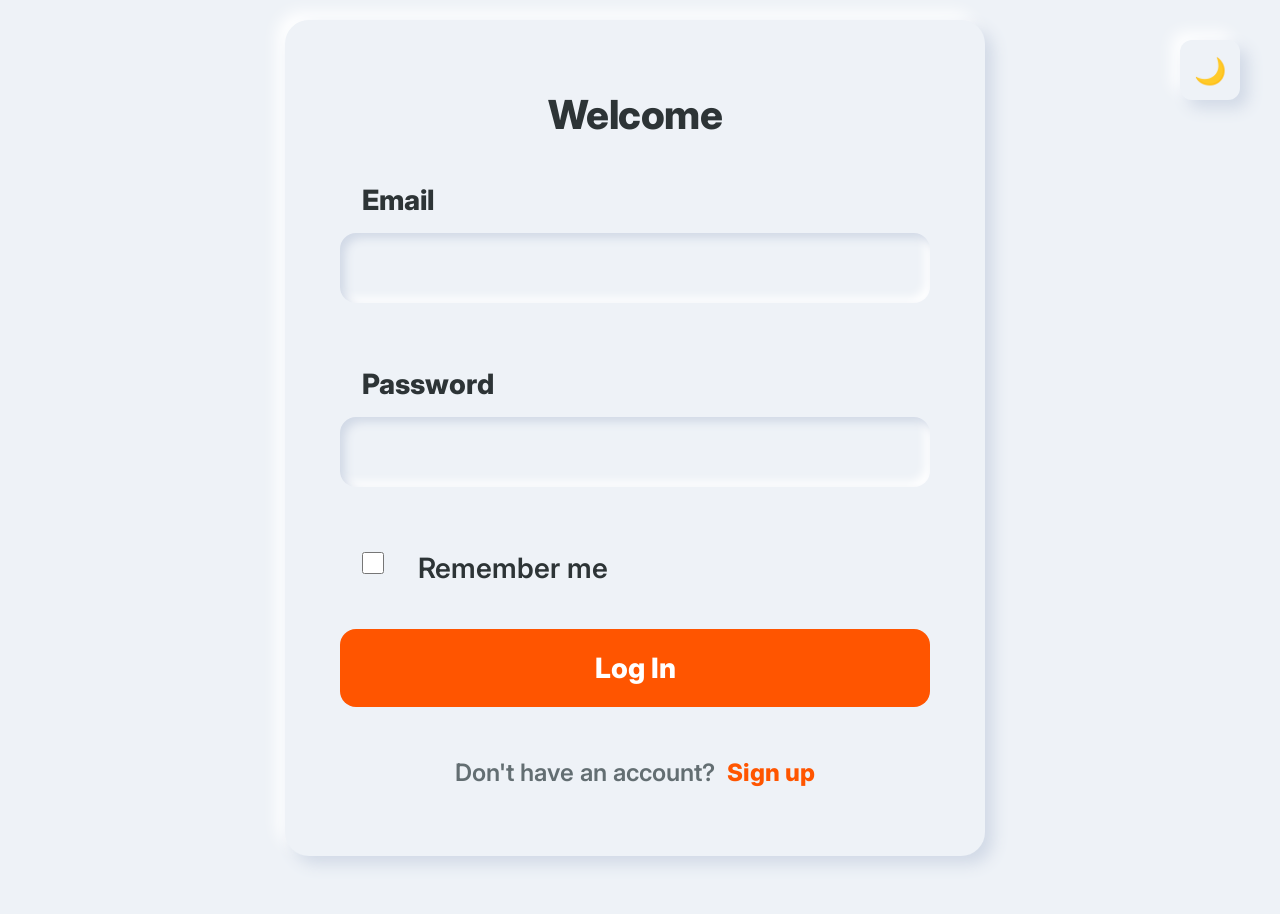
==== commit ab45d24d: "feat: add entrance animation to dashboard progress bars and donut chart" ====
--- a/clients.html
+++ b/clients.html
@@ -49,7 +49,7 @@
                 </div>
             </div>
             
-            <div class="shortcuts-legend" style="margin-top: 1rem; font-size: 0.85rem; color: var(--text-muted); font-weight: 600; text-align: right; width: 100%;">
+            <div class="shortcuts-legend" style="margin-top: 1rem; margin-bottom: 1rem; font-size: 1.15rem; color: var(--text-muted); font-weight: 700; text-align: right; width: 100%;">
                 Keyboard Shortcuts: <span><strong>[C]</strong> Add Client</span> &bull; <span><strong>[/]</strong> Focus Search</span> &bull; <span><strong>[K]</strong> Toggle Kanban</span> &bull; <span><strong>[Esc]</strong> Close Modals</span>
             </div>
             
@@ -92,6 +92,10 @@
                     <div class="column-header contacted-header">Contacted <span class="column-count" id="count-Contacted">0</span></div>
                     <div class="kanban-cards" id="cards-Contacted"></div>
                 </div>
+                <div class="kanban-column" data-status="Proposal" ondragover="allowDrop(event)" ondragleave="handleDragLeave(event)" ondrop="handleDrop(event, 'Proposal')">
+                    <div class="column-header proposal-header">Proposal <span class="column-count" id="count-Proposal">0</span></div>
+                    <div class="kanban-cards" id="cards-Proposal"></div>
+                </div>
                 <div class="kanban-column" data-status="Won" ondragover="allowDrop(event)" ondragleave="handleDragLeave(event)" ondrop="handleDrop(event, 'Won')">
                     <div class="column-header won-header">Won <span class="column-count" id="count-Won">0</span></div>
                     <div class="kanban-cards" id="cards-Won"></div>
@@ -143,6 +147,7 @@
                     <select id="clientStatus" class="form-input-neo custom-select">
                         <option value="Lead" selected>Lead</option>
                         <option value="Contacted">Contacted</option>
+                        <option value="Proposal">Proposal</option>
                         <option value="Won">Won</option>
                         <option value="Lost">Lost</option>
                     </select>
--- a/css/style.css
+++ b/css/style.css
@@ -57,12 +57,38 @@
     -moz-osx-font-smoothing: grayscale;
 }
 
+html {
+    scrollbar-gutter: stable;
+}
+
 html, body {
     min-height: 100vh;
     background-color: var(--bg-color) !important;
     color: var(--text-main);
     font-size: 19px;
     line-height: 1.5;
+    overflow-x: hidden;
+}
+
+/* Custom Neumorphic Scrollbars */
+::-webkit-scrollbar {
+    width: 10px;
+    height: 10px;
+}
+
+::-webkit-scrollbar-track {
+    background: var(--bg-color);
+}
+
+::-webkit-scrollbar-thumb {
+    background: var(--border-color);
+    border-radius: 20px;
+    border: 2px solid var(--bg-color);
+    transition: background 0.3s ease;
+}
+
+::-webkit-scrollbar-thumb:hover {
+    background: var(--accent-orange);
 }
 
 a {
@@ -77,9 +103,11 @@
 
 /* Base Containers */
 .container {
-    max-width: 1680px;
-    margin: 0 auto;
-    width: 95%;
+    max-width: 2100px !important;
+    width: 96% !important;
+    margin: 0 auto !important;
+    padding: 0 !important;
+    box-sizing: border-box;
 }
 
 .main-content {
@@ -313,13 +341,14 @@
 }
 
 .header-container {
-    max-width: 1680px;
-    width: 95%;
-    margin: 0 auto;
-    padding: 1.2rem 0;
+    max-width: 2100px !important;
+    width: 96% !important;
+    margin: 0 auto !important;
+    padding: 1.2rem 0 !important;
     display: flex;
     align-items: center;
     justify-content: space-between;
+    box-sizing: border-box;
 }
 
 .brand {
@@ -380,10 +409,10 @@
    ========================================================================== */
 .dashboard-container {
     flex: 1;
-    max-width: 1680px;
-    width: 95%;
-    margin: 0 auto;
-    padding: 1.25rem 0;
+    max-width: 2100px !important;
+    width: 96% !important;
+    margin: 0 auto !important;
+    padding: 1.25rem 0 !important;
     display: flex;
     flex-direction: column;
     gap: 1.25rem;
@@ -399,7 +428,8 @@
     flex-shrink: 0;
 }
 
-.welcome-section h1 { font-size: 2rem; font-weight: 800; text-align: left; margin: 0; }
+.welcome-section h1 { font-size: 2.5rem; font-weight: 800; text-align: left; margin: 0; }
+.welcome-section .subtitle { font-size: 1.15rem; font-weight: 600; color: var(--text-muted); margin-top: 0.4rem; }
 
 .metrics-grid {
     display: grid;
@@ -478,7 +508,7 @@
 .progress-fill {
     height: 100%;
     border-radius: 20px;
-    transition: width 0.6s cubic-bezier(0.4, 0, 0.2, 1);
+    transition: width 1.2s cubic-bezier(0.25, 1, 0.5, 1);
 }
 
 .fill-lead { background: linear-gradient(90deg, #3b82f6, #60a5fa); }
@@ -505,8 +535,8 @@
     margin-bottom: 1.2rem;
 }
 
-.section-header h2 { text-align: left; font-size: 1.5rem; font-weight: 800; margin: 0; }
-.link-view-all { color: var(--accent-orange); text-decoration: none; font-weight: 800; font-size: 1.15rem; }
+.section-header h2 { text-align: left; font-size: 1.8rem; font-weight: 800; margin: 0; }
+.link-view-all { color: var(--accent-orange); text-decoration: none; font-weight: 800; font-size: 1.3rem; }
 
 .table-responsive { flex: 1; overflow-y: auto; }
 .data-table { width: 100%; border-collapse: collapse; text-align: left; }
@@ -514,7 +544,7 @@
 .data-table th {
     color: var(--text-muted);
     font-weight: 800;
-    font-size: 0.95rem;
+    font-size: 1.15rem;
     text-transform: uppercase;
     padding: 1rem;
     border-bottom: 2px solid var(--border-color);
@@ -524,16 +554,16 @@
     padding: 1.2rem 1rem;
     border-bottom: 1px solid var(--border-color);
     vertical-align: middle;
-    font-size: 1.15rem;
+    font-size: 1.3rem;
     font-weight: 600;
 }
 
-.data-table td strong { font-size: 1.2rem; font-weight: 800; color: var(--text-main); }
+.data-table td strong { font-size: 1.4rem; font-weight: 800; color: var(--text-main); }
 
 .data-table td:last-child {
     white-space: nowrap;
     text-align: right;
-    font-size: 1.05rem;
+    font-size: 1.25rem;
     font-weight: 700;
     color: var(--text-muted);
 }
@@ -541,7 +571,7 @@
 .status-badge {
     padding: 0.5rem 1.1rem;
     border-radius: 20px;
-    font-size: 0.95rem;
+    font-size: 1.1rem;
     font-weight: 800;
     display: inline-block;
 }
@@ -566,9 +596,16 @@
 
 .btn-add-client {
     width: auto !important;
-    padding: 1rem 2rem !important;
-    font-size: 1.2rem !important;
+    padding: 0.8rem 1.6rem !important;
+    font-size: 1.1rem !important;
     margin: 0 !important;
+    height: 48px;
+    display: flex;
+    align-items: center;
+    justify-content: center;
+    box-sizing: border-box;
+    font-weight: 800 !important;
+    border-radius: var(--radius-sm) !important;
 }
 
 .toolbar {
@@ -607,7 +644,7 @@
 .clients-grid {
     display: grid;
     grid-template-columns: repeat(auto-fill, minmax(480px, 1fr));
-    gap: 2.2rem;
+    gap: 2rem;
     padding-bottom: 3.5rem;
 }
 
@@ -615,10 +652,10 @@
     background: var(--bg-color);
     box-shadow: var(--neo-shadow-out);
     border-radius: var(--radius-lg);
-    padding: 2.2rem;
-    display: flex;
-    flex-direction: column;
-    gap: 1.6rem;
+    padding: 1.4rem;
+    display: flex;
+    flex-direction: column;
+    gap: 1.2rem;
     cursor: pointer;
     transition: all 0.25s ease;
     overflow: hidden;
@@ -626,32 +663,57 @@
 
 .client-card:hover { transform: translateY(-3px); box-shadow: var(--neo-shadow-card-hover); }
 
-.client-card-header { display: flex; align-items: center; gap: 1.4rem; }
-.client-avatar { width: 76px; height: 76px; border-radius: 50%; box-shadow: var(--neo-shadow-out); object-fit: cover; flex-shrink: 0; }
+.client-card-header { display: flex; align-items: center; gap: 1.2rem; }
+.client-avatar { width: 70px; height: 70px; border-radius: 50%; box-shadow: var(--neo-shadow-out); object-fit: cover; flex-shrink: 0; }
 .client-title-info { overflow: hidden; }
 .client-title-info h3 { font-size: 1.45rem; font-weight: 800; color: var(--text-main); white-space: nowrap; overflow: hidden; text-overflow: ellipsis; }
 .client-company-name { font-size: 1.05rem; font-weight: 700; color: var(--text-muted); white-space: nowrap; overflow: hidden; text-overflow: ellipsis; display: block; }
 
 .client-card-body {
     background: var(--bg-color);
-    padding: 1.4rem;
+    padding: 1rem;
     border-radius: var(--radius-md);
     box-shadow: var(--neo-shadow-in);
     display: flex;
     flex-direction: column;
-    gap: 0.8rem;
-}
-
-.card-info-row { display: flex; justify-content: space-between; align-items: center; font-size: 1.05rem; gap: 1rem; }
-.card-info-row span { color: var(--text-muted); font-weight: 600; flex-shrink: 0; }
-.card-info-row strong { color: var(--text-main); font-weight: 700; text-align: right; font-size: 0.98rem; white-space: nowrap; overflow: hidden; text-overflow: ellipsis; }
-.deal-value-text { color: var(--accent-orange) !important; font-weight: 800 !important; font-size: 1.25rem !important; }
-
-.client-card-footer { display: flex; justify-content: space-between; align-items: center; gap: 1rem; margin-top: auto; }
+    gap: 0.7rem;
+}
+
+.card-info-row {
+    display: flex;
+    flex-direction: column;
+    align-items: flex-start;
+    font-size: 1.05rem;
+    gap: 0.15rem;
+}
+
+.card-info-row span {
+    color: var(--text-muted);
+    font-weight: 700;
+    font-size: 0.95rem;
+    text-transform: uppercase;
+    letter-spacing: 0.5px;
+    flex-shrink: 0;
+}
+
+.card-info-row strong {
+    color: var(--text-main);
+    font-weight: 700;
+    text-align: left;
+    font-size: 1.15rem;
+    white-space: normal;
+    word-break: normal;
+    overflow-wrap: break-word;
+    width: 100%;
+}
+
+.deal-value-text { color: var(--accent-orange) !important; font-weight: 800 !important; font-size: 1.35rem !important; }
+
+.client-card-footer { display: flex; justify-content: space-between; align-items: center; gap: 0.4rem; margin-top: auto; }
 
 .select-status-inline {
-    padding: 0.7rem 1.3rem;
-    font-size: 1.05rem;
+    padding: 0.5rem 0.8rem;
+    font-size: 0.95rem;
     font-weight: 800;
     border: none;
     border-radius: var(--radius-sm);
@@ -663,8 +725,8 @@
 }
 
 .btn-delete-client {
-    padding: 0.7rem 1.4rem;
-    font-size: 1rem;
+    padding: 0.5rem 0.8rem;
+    font-size: 0.95rem;
     font-weight: 800;
     color: var(--danger-color);
     background: var(--bg-color);
@@ -701,7 +763,7 @@
     box-shadow: 0 12px 45px rgba(0, 0, 0, 0.12), 0 2px 10px rgba(0, 0, 0, 0.06) !important;
     padding: 3rem !important;
     width: 100%;
-    max-width: 620px !important;
+    max-width: 680px !important;
     margin: 0 !important;
     border: 1px solid rgba(255, 255, 255, 0.6);
 }
@@ -782,23 +844,24 @@
 
 .info-item {
     background: var(--bg-color);
-    padding: 1.1rem 1.6rem;
+    padding: 1.2rem 1.8rem;
     border-radius: var(--radius-md);
     box-shadow: var(--neo-shadow-in);
     display: flex;
-    justify-content: space-between;
-    align-items: center;
-}
-
-.info-label { font-size: 0.9rem; color: var(--text-muted); font-weight: 800; text-transform: uppercase; letter-spacing: 0.5px; }
-.info-value { font-size: 1.1rem; color: var(--text-main); font-weight: 800; text-align: right; }
+    flex-direction: column;
+    align-items: flex-start;
+    gap: 0.4rem;
+}
+
+.info-label { font-size: 1rem; color: var(--text-muted); font-weight: 800; text-transform: uppercase; letter-spacing: 0.6px; }
+.info-value { font-size: 1.2rem; color: var(--text-main); font-weight: 800; text-align: left; word-break: break-all; }
 
 /* Notes Section */
 .notes-section { margin-bottom: 2rem; }
 .notes-section h4 { font-size: 1.25rem; font-weight: 800; margin-bottom: 1rem; color: var(--text-main); }
 
 .notes-list-box {
-    max-height: 160px;
+    max-height: 280px;
     overflow-y: auto;
     padding: 1.2rem 1.5rem;
     background: var(--bg-color);
@@ -820,20 +883,21 @@
 .note-text { font-size: 1.05rem; font-weight: 600; color: var(--text-main); }
 .note-date { font-size: 0.85rem; font-weight: 600; color: var(--text-muted); margin-top: 0.2rem; display: block; }
 
-.add-note-row { display: flex; gap: 1rem; }
-.note-input { flex: 1; padding: 16px 20px !important; font-size: 1.05rem !important; }
+.add-note-row { display: flex; gap: 1rem; align-items: center; }
+.note-input { flex: 1; padding: 20px 24px !important; font-size: 20px !important; }
 
 .btn-add-note {
     width: auto !important;
-    padding: 16px 28px !important;
-    font-size: 1.05rem !important;
+    padding: 20px 32px !important;
+    font-size: 20px !important;
     margin: 0 !important;
+    font-weight: 800;
 }
 
 .btn-reminder {
     width: 100%;
-    padding: 1.2rem;
-    font-size: 1.15rem;
+    padding: 20px 32px !important;
+    font-size: 20px !important;
     font-weight: 800;
     color: var(--accent-orange);
     background: var(--bg-color);
@@ -853,15 +917,21 @@
    ========================================================================== */
 .profile-layout-grid {
     display: grid;
-    grid-template-columns: 1fr 1.5fr;
+    grid-template-columns: 1fr 1.2fr 1.2fr;
     gap: 2.2rem;
-    align-items: start;
-}
-
-.profile-col-left, .profile-col-right {
+    align-items: stretch;
+}
+
+.profile-col-left, .profile-col-middle, .profile-col-right {
     display: flex;
     flex-direction: column;
     gap: 2.2rem;
+}
+
+@media (max-width: 1024px) {
+    .profile-layout-grid {
+        grid-template-columns: 1fr;
+    }
 }
 
 .profile-card {
@@ -870,6 +940,23 @@
     box-shadow: var(--neo-shadow-out);
     padding: 2.8rem !important;
     margin: 0 !important;
+    display: flex;
+    flex-direction: column;
+    flex: 1;
+}
+
+.profile-card form {
+    display: flex;
+    flex-direction: column;
+    flex: 1;
+}
+
+.profile-card form .btn-submit-glass {
+    margin-top: auto;
+}
+
+.profile-card .btn-reset-data {
+    margin-top: auto;
 }
 
 .profile-card h3 {
@@ -913,13 +1000,14 @@
 }
 
 .profile-meta {
-    font-size: 1rem;
+    font-size: 1.15rem;
     font-weight: 600;
     color: var(--accent-orange);
     margin-top: 0.5rem;
 }
 
 .danger-card { border-left: 6px solid var(--danger-color); }
+.danger-card .card-subtitle { font-size: 1.15rem !important; color: var(--text-main) !important; font-weight: 600 !important; }
 .btn-reset-data { margin-top: 1.2rem; width: 100%; font-size: 1.1rem; padding: 1rem; }
 
 /* ==========================================================================
@@ -1051,9 +1139,9 @@
 }
 
 .btn-call-start, .btn-call-end {
-    padding: 0.6rem 1.2rem;
-    font-size: 1rem;
-    font-weight: 700;
+    padding: 16px 28px;
+    font-size: 1.1rem;
+    font-weight: 800;
     border: none;
     border-radius: var(--radius-sm);
     cursor: pointer;
@@ -1119,18 +1207,26 @@
     box-shadow: var(--neo-shadow-in);
     padding: 4px;
     border-radius: var(--radius-sm);
+    height: 48px;
+    box-sizing: border-box;
+    align-items: center;
 }
 
 .btn-view-toggle {
-    padding: 0.5rem 1rem;
-    font-size: 0.95rem;
-    font-weight: 700;
+    padding: 0.5rem 1.2rem;
+    font-size: 1.1rem;
+    font-weight: 800;
     border: none;
     border-radius: calc(var(--radius-sm) - 4px);
     background: transparent;
     color: var(--text-muted);
     cursor: pointer;
     transition: all 0.2s ease;
+    height: 100%;
+    display: flex;
+    align-items: center;
+    justify-content: center;
+    box-sizing: border-box;
 }
 
 .btn-view-toggle.active {
@@ -1168,7 +1264,7 @@
 }
 
 .column-header {
-    font-size: 1.2rem;
+    font-size: 1.4rem;
     font-weight: 800;
     padding-bottom: 0.8rem;
     border-bottom: 2px solid var(--border-color);
@@ -1180,11 +1276,12 @@
 
 .lead-header { color: var(--accent-orange); }
 .contacted-header { color: var(--warning-color); }
+.proposal-header { color: var(--purple-color); }
 .won-header { color: var(--success-color); }
 .lost-header { color: var(--danger-color); }
 
 .column-count {
-    font-size: 0.9rem;
+    font-size: 1.05rem;
     font-weight: 700;
     background: var(--border-color);
     color: var(--text-main);
@@ -1219,21 +1316,21 @@
 }
 
 .kanban-card-title {
-    font-size: 1.05rem;
+    font-size: 1.25rem;
     font-weight: 700;
     color: var(--text-main);
     margin-bottom: 0.3rem;
 }
 
 .kanban-card-company {
-    font-size: 0.85rem;
+    font-size: 1.05rem;
     font-weight: 600;
     color: var(--text-muted);
     margin-bottom: 0.6rem;
 }
 
 .kanban-card-value {
-    font-size: 1rem;
+    font-size: 1.2rem;
     font-weight: 800;
     color: var(--success-color);
 }
@@ -1242,16 +1339,16 @@
     text-align: center;
     padding: 2rem;
     color: var(--text-muted);
-    font-size: 0.95rem;
+    font-size: 1.15rem;
     font-weight: 600;
     border: 2px dashed var(--border-color);
     border-radius: var(--radius-sm);
 }
 
 .btn-export-csv {
-    padding: 0.7rem 1.4rem;
-    font-size: 1rem;
-    font-weight: 700;
+    padding: 0.8rem 1.6rem;
+    font-size: 1.1rem;
+    font-weight: 800;
     border: none;
     border-radius: var(--radius-sm);
     cursor: pointer;
@@ -1259,6 +1356,11 @@
     color: var(--text-main);
     box-shadow: var(--neo-shadow-out);
     transition: all 0.2s ease;
+    height: 48px;
+    display: flex;
+    align-items: center;
+    justify-content: center;
+    box-sizing: border-box;
 }
 
 .btn-export-csv:hover {
@@ -1298,4 +1400,274 @@
         margin-top: 0.5rem !important;
         margin-left: 0 !important;
     }
+}
+
+/* Page transitions and visual polish */
+.no-transitions * {
+    transition: none !important;
+}
+
+@keyframes slideInDown {
+    0% {
+        opacity: 0;
+        transform: translateY(-40px) scale(0.92);
+    }
+    60% {
+        transform: translateY(8px) scale(1.02);
+    }
+    85% {
+        transform: translateY(-3px) scale(0.99);
+    }
+    100% {
+        opacity: 1;
+        transform: translateY(0) scale(1);
+    }
+}
+
+.client-card {
+    animation: slideInDown 0.6s cubic-bezier(0.175, 0.885, 0.32, 1.275) both;
+}
+
+.container {
+    animation: fadeIn 0.4s ease both;
+}
+
+/* ==========================================================================
+   Tactile Micro-Animations & Chic Neumorphic Interactions
+   ========================================================================== */
+
+/* 1. Neumorphic Floating Toast Notification */
+.toast {
+    position: fixed;
+    top: 30px;
+    left: 50%;
+    transform: translateX(-50%) translateY(-20px);
+    background: var(--bg-color);
+    box-shadow: var(--neo-shadow-out);
+    border-radius: var(--radius-sm);
+    padding: 1rem 2.2rem;
+    font-size: 1.1rem;
+    font-weight: 800;
+    z-index: 2000;
+    display: block !important;
+    opacity: 0;
+    pointer-events: none;
+    transition: all 0.35s cubic-bezier(0.175, 0.885, 0.32, 1.275);
+    border: 1px solid rgba(255, 255, 255, 0.4);
+}
+
+.toast.show {
+    opacity: 1 !important;
+    transform: translateX(-50%) translateY(0) !important;
+    pointer-events: auto !important;
+}
+
+body.dark-mode .toast {
+    border-color: rgba(255, 255, 255, 0.08);
+}
+
+/* 2. Live Clock Breathing Activity Indicator */
+.live-clock {
+    position: relative;
+    display: flex;
+    align-items: center;
+    gap: 10px;
+}
+
+.live-clock::before {
+    content: '';
+    display: inline-block;
+    width: 9px;
+    height: 9px;
+    background-color: var(--success-color);
+    border-radius: 50%;
+    box-shadow: 0 0 10px var(--success-color);
+    animation: clockBlink 2.2s infinite;
+}
+
+@keyframes clockBlink {
+    0%, 100% { opacity: 0.45; transform: scale(0.9); }
+    50% { opacity: 1; transform: scale(1.15); }
+}
+
+/* 3. Metrics Cards Floating & Icons Pop */
+.metric-card {
+    transition: transform 0.35s cubic-bezier(0.25, 0.8, 0.25, 1), box-shadow 0.35s ease !important;
+}
+
+.metric-card:hover {
+    transform: translateY(-5px) scale(1.01) !important;
+    box-shadow: var(--neo-shadow-card-hover) !important;
+}
+
+.metric-icon svg {
+    transition: transform 0.4s cubic-bezier(0.34, 1.56, 0.64, 1) !important;
+}
+
+.metric-card:hover .metric-icon svg {
+    transform: scale(1.18) rotate(5deg) !important;
+}
+
+/* 4. Kanban Cards Magnet Floating Effect */
+.kanban-card {
+    transition: transform 0.35s cubic-bezier(0.34, 1.56, 0.64, 1), box-shadow 0.35s ease !important;
+}
+
+.kanban-card:hover {
+    transform: translateY(-5px) scale(1.02) !important;
+    box-shadow: var(--neo-shadow-card-hover) !important;
+}
+
+/* 5. Tactile Depress Active State for All Neumorphic Inputs & Buttons */
+.btn-submit-glass, .btn-export-csv, .btn-add-client, .btn-theme, .btn-logout, .btn-reminder, .btn-call-start, 
+.btn-call-end, .btn-add-note, .btn-view-toggle, .btn-reset-data, .btn-load-more, .chip, .btn-edit-client, .btn-delete-client {
+    transition: transform 0.2s cubic-bezier(0.25, 0.8, 0.25, 1), box-shadow 0.2s ease, background-color 0.2s ease !important;
+}
+
+.btn-submit-glass:active, .btn-export-csv:active, .btn-add-client:active, .btn-theme:active, .btn-logout:active, 
+.btn-reminder:active, .btn-call-start:active, .btn-call-end:active, .btn-add-note:active, .btn-view-toggle:active, 
+.btn-reset-data:active, .btn-load-more:active, .chip:active, .btn-edit-client:active, .btn-delete-client:active {
+    transform: scale(0.97) !important;
+    box-shadow: var(--neo-shadow-in) !important;
+}
+
+/* 6. Smooth Focus Transition on Inputs */
+.form-input-neo {
+    transition: box-shadow 0.3s cubic-bezier(0.25, 0.8, 0.25, 1), background-color 0.3s ease !important;
+}
+
+/* Comprehensive Responsive Layouts */
+@media (max-width: 1024px) {
+    .metrics-grid {
+        grid-template-columns: repeat(2, 1fr) !important;
+        gap: 1.2rem !important;
+    }
+}
+
+@media (max-width: 900px) {
+    .dashboard-bottom-grid {
+        grid-template-columns: 1fr !important;
+        gap: 1.5rem !important;
+    }
+    .dashboard-body {
+        height: auto !important;
+        overflow: auto !important;
+    }
+}
+
+@media (max-width: 768px) {
+    .header-container {
+        flex-direction: column !important;
+        gap: 1rem !important;
+        padding: 1rem 0 !important;
+    }
+    .nav-menu {
+        width: 100% !important;
+        justify-content: center !important;
+        gap: 1rem !important;
+    }
+    .header-actions {
+        width: 100% !important;
+        justify-content: center !important;
+        gap: 1rem !important;
+    }
+    .page-header-bar h1 {
+        font-size: 2rem !important;
+        text-align: center !important;
+    }
+    .toolbar {
+        flex-direction: column !important;
+        align-items: stretch !important;
+        padding: 1.2rem !important;
+    }
+    .search-box-wrapper {
+        min-width: 100% !important;
+    }
+    .filter-chips {
+        justify-content: center !important;
+        width: 100% !important;
+    }
+    .sort-select {
+        width: 100% !important;
+    }
+}
+
+@media (max-width: 576px) {
+    .metrics-grid {
+        grid-template-columns: 1fr !important;
+    }
+    .card.modal-card {
+        padding: 1.5rem !important;
+        width: 92% !important;
+        margin: 10px !important;
+    }
+    .modal-header h2 {
+        font-size: 1.8rem !important;
+    }
+    .client-card {
+        padding: 1.2rem !important;
+    }
+    .client-card-footer {
+        flex-wrap: wrap !important;
+        gap: 0.6rem !important;
+    }
+    .select-status-inline, .btn-edit-client, .btn-delete-client {
+        width: 100% !important;
+        text-align: center !important;
+    }
+}
+
+/* Dashboard Page Mobile Responsive Styles */
+@media (max-width: 768px) {
+    .dashboard-container {
+        padding: 1rem !important;
+        gap: 1rem !important;
+    }
+    .welcome-section {
+        padding: 1.2rem !important;
+    }
+    .welcome-section h1 {
+        font-size: 2rem !important;
+        text-align: center !important;
+    }
+    .pipeline-section, .recent-clients-section {
+        padding: 1.2rem !important;
+    }
+}
+
+@media (max-width: 576px) {
+    .metric-card {
+        padding: 1rem !important;
+        gap: 1rem !important;
+    }
+    .metric-icon {
+        width: 50px !important;
+        height: 50px !important;
+    }
+    .metric-icon svg {
+        width: 18px !important;
+        height: 18px !important;
+    }
+    .metric-value {
+        font-size: 1.6rem !important;
+    }
+    .metric-label {
+        font-size: 0.8rem !important;
+    }
+    .section-header {
+        flex-direction: column !important;
+        align-items: flex-start !important;
+        gap: 0.6rem !important;
+    }
+    .data-table th, .data-table td {
+        padding: 0.8rem 0.6rem !important;
+        font-size: 1.05rem !important;
+    }
+    .data-table td strong {
+        font-size: 1.15rem !important;
+    }
+    .status-badge {
+        padding: 0.4rem 0.8rem !important;
+        font-size: 0.95rem !important;
+    }
 }
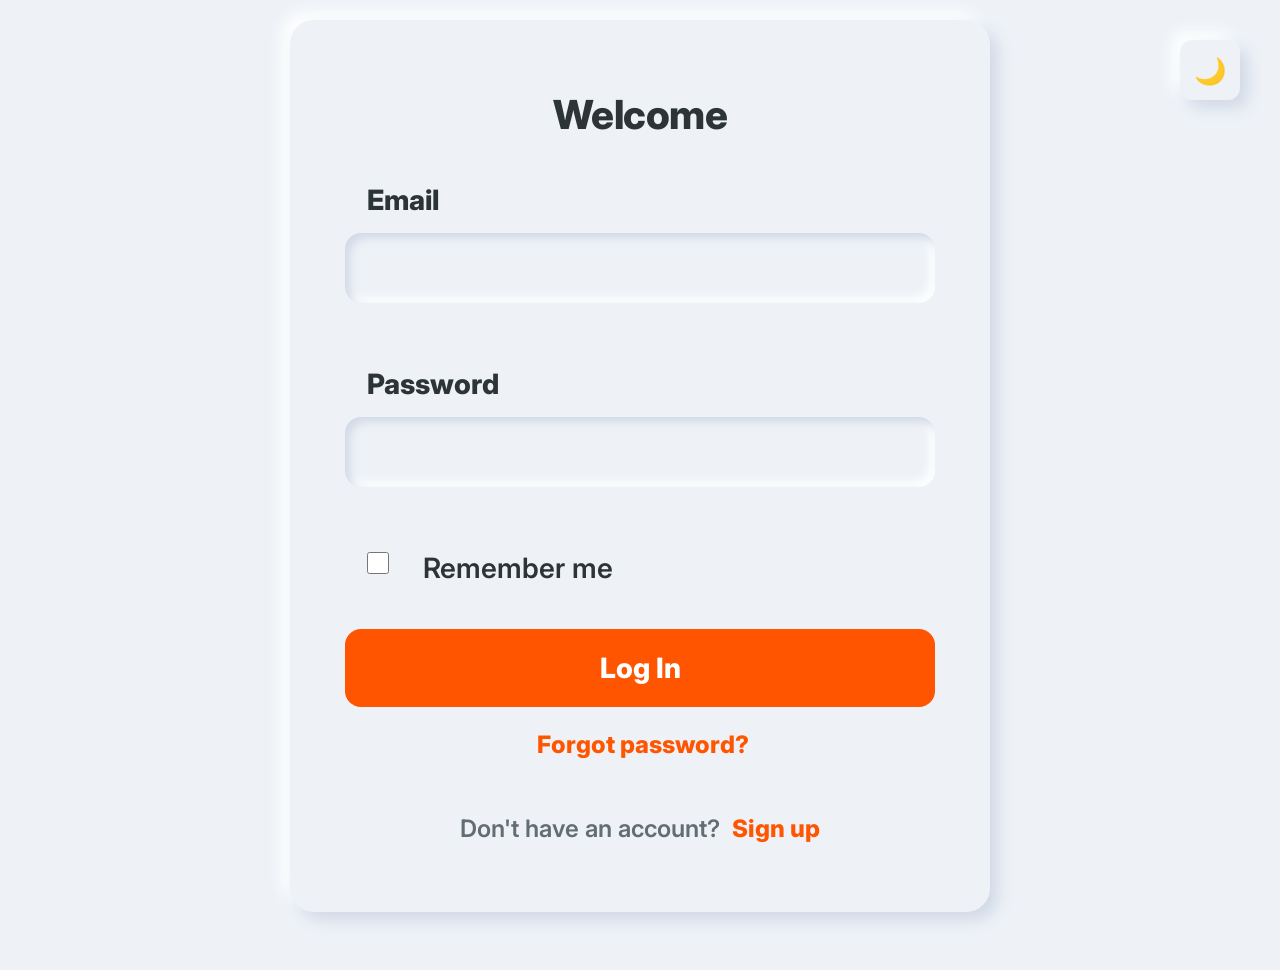
==== commit 2aae6515: "fix: audit - resolve white card flash on navigation, fix duplicate toast CSS, add missing viewport m" ====
--- a/clients.html
+++ b/clients.html
@@ -64,6 +64,7 @@
                     <button class="chip active" data-status="All" onclick="filterByStatus('All')">All</button>
                     <button class="chip" data-status="Lead" onclick="filterByStatus('Lead')">Lead</button>
                     <button class="chip" data-status="Contacted" onclick="filterByStatus('Contacted')">Contacted</button>
+                    <button class="chip" data-status="Proposal" onclick="filterByStatus('Proposal')">Proposal</button>
                     <button class="chip" data-status="Won" onclick="filterByStatus('Won')">Won</button>
                     <button class="chip" data-status="Lost" onclick="filterByStatus('Lost')">Lost</button>
                 </div>
--- a/css/style.css
+++ b/css/style.css
@@ -58,7 +58,7 @@
 }
 
 html {
-    scrollbar-gutter: stable;
+    /* scrollbar-gutter removed: caused white card flash on right side during page navigation */
 }
 
 html, body {
@@ -1013,21 +1013,7 @@
 /* ==========================================================================
    9. TOAST NOTIFICATIONS & LOADING/EMPTY STATES
    ========================================================================== */
-.toast {
-    position: fixed;
-    bottom: 40px;
-    right: 40px;
-    padding: 22px 42px;
-    font-size: 22px;
-    font-weight: 800;
-    border-radius: var(--radius-md);
-    background: var(--bg-color);
-    box-shadow: var(--neo-shadow-out);
-    color: var(--accent-orange);
-    z-index: 2000;
-    display: none;
-    animation: fadeIn 0.3s ease;
-}
+/* Old toast styles removed — replaced by improved neumorphic toast below (section 10) */
 
 @keyframes fadeIn {
     from { opacity: 0; transform: translateY(10px); }
@@ -1306,6 +1292,10 @@
     transition: transform 0.2s ease, box-shadow 0.2s ease;
 }
 
+.kanban-card.animate-entrance {
+    animation: slideInDown 0.6s cubic-bezier(0.175, 0.885, 0.32, 1.275) both;
+}
+
 .kanban-card:hover {
     transform: translateY(-2px);
     box-shadow: var(--neo-shadow-card-hover);
@@ -1428,9 +1418,7 @@
     animation: slideInDown 0.6s cubic-bezier(0.175, 0.885, 0.32, 1.275) both;
 }
 
-.container {
-    animation: fadeIn 0.4s ease both;
-}
+/* .container fadeIn animation removed: caused white card flash during page transitions */
 
 /* ==========================================================================
    Tactile Micro-Animations & Chic Neumorphic Interactions
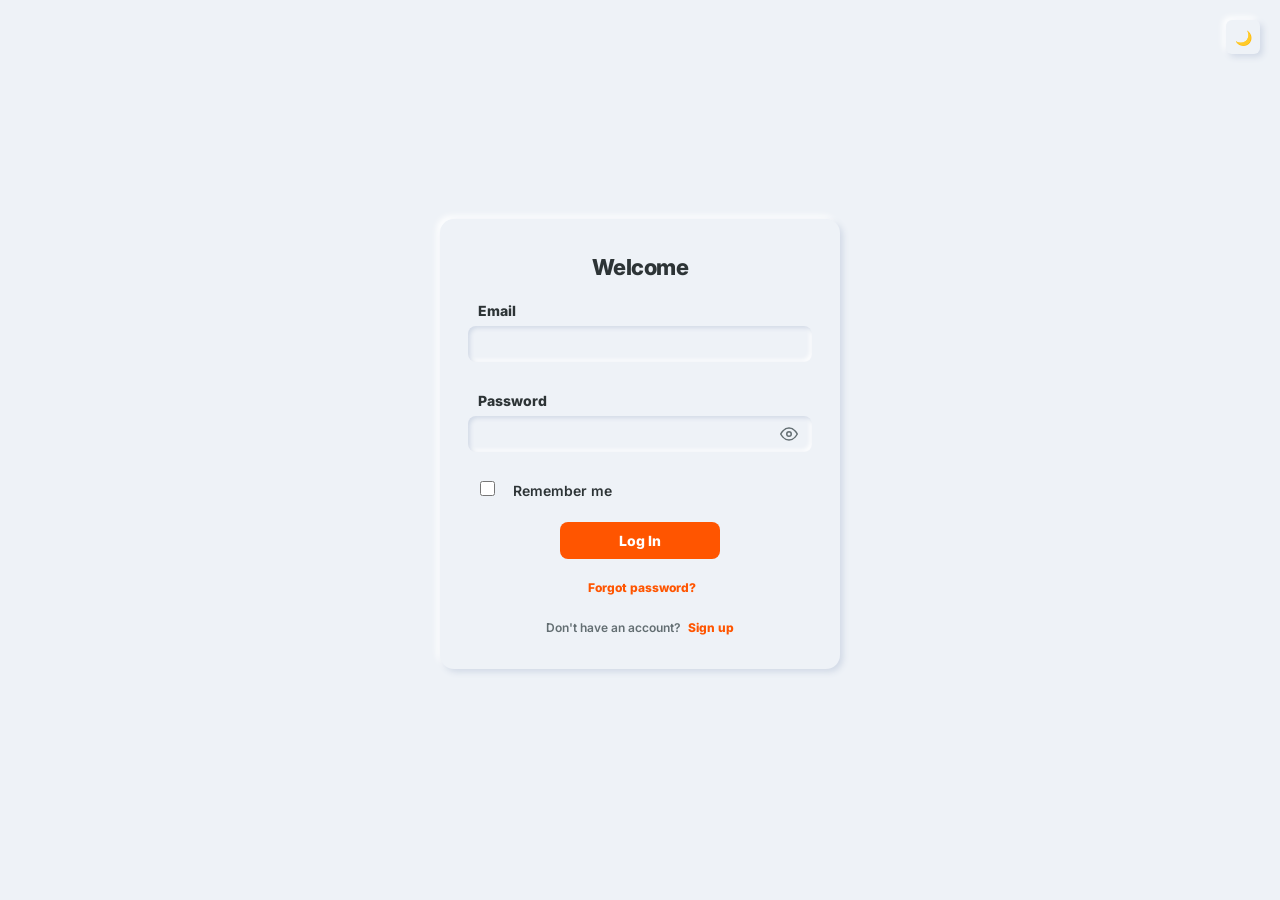
==== commit 9309bf69: "style: increase fonts across all pages, reduce profile card heights, reposition profile email, adjus" ====
--- a/clients.html
+++ b/clients.html
@@ -6,8 +6,9 @@
     <title>10X CRM - Clients</title>
     <link href="https://fonts.googleapis.com/css2?family=Inter:wght@400;500;600;700;800&display=swap" rel="stylesheet">
     <link rel="stylesheet" href="css/style.css">
-    <script src="js/guard.js"></script>
-    <script src="js/theme.js"></script>
+    <link rel="stylesheet" href="css/responsive.css">
+    <script src="js/guard.js" defer></script>
+    <script src="js/theme.js" defer></script>
 </head>
 <body class="app-body">
 
@@ -80,7 +81,7 @@
 
             <div id="clientsContainer" class="clients-grid"></div>
             
-            <div class="load-more-wrapper" id="loadMoreWrapper" style="display: none; margin: 2rem 0; text-align: center;">
+            <div class="load-more-wrapper" id="loadMoreWrapper" style="display: none; margin: 0.5rem 0; text-align: center;">
                 <button type="button" class="btn-submit-glass btn-load-more" onclick="loadMoreClients()">Load More</button>
             </div>
 
--- a/css/style.css
+++ b/css/style.css
@@ -22,13 +22,13 @@
     --text-muted: #636e72;
     
     /* Soft Neumorphic Shadows (Soft 3D) */
-    --neo-shadow-out: 8px 8px 16px #d1d9e6, -8px -8px 16px #ffffff;
-    --neo-shadow-in: inset 5px 5px 10px #d1d9e6, inset -5px -5px 10px #ffffff;
-    --neo-shadow-card-hover: 12px 12px 24px #c2cbdc, -12px -12px 24px #ffffff;
-
-    --radius-lg: 24px;
-    --radius-md: 16px;
-    --radius-sm: 12px;
+    --neo-shadow-out: 3px 3px 6px #d1d9e6, -3px -3px 6px #ffffff;
+    --neo-shadow-in: inset 2px 2px 4px #d1d9e6, inset -2px -2px 4px #ffffff;
+    --neo-shadow-card-hover: 5px 5px 12px #c2cbdc, -5px -5px 12px #ffffff;
+
+    --radius-lg: 14px;
+    --radius-md: 8px;
+    --radius-sm: 6px;
 }
 
 /* Dark Mode Overrides */
@@ -40,9 +40,9 @@
     --text-main: #f1f3f7;
     --text-muted: #828a99;
     
-    --neo-shadow-out: 8px 8px 18px #0e0f12, -8px -8px 18px #22252e;
-    --neo-shadow-in: inset 5px 5px 10px #0e0f12, inset -5px -5px 10px #22252e;
-    --neo-shadow-card-hover: 12px 12px 24px #0a0b0d, -12px -12px 24px #262933;
+    --neo-shadow-out: 3px 3px 8px #0e0f12, -3px -3px 8px #22252e;
+    --neo-shadow-in: inset 2px 2px 4px #0e0f12, inset -2px -2px 4px #22252e;
+    --neo-shadow-card-hover: 5px 5px 12px #0a0b0d, -5px -5px 12px #262933;
 }
 
 /* ==========================================================================
@@ -65,15 +65,15 @@
     min-height: 100vh;
     background-color: var(--bg-color) !important;
     color: var(--text-main);
-    font-size: 19px;
+    font-size: 12px;
     line-height: 1.5;
     overflow-x: hidden;
 }
 
 /* Custom Neumorphic Scrollbars */
 ::-webkit-scrollbar {
-    width: 10px;
-    height: 10px;
+    width: 6px;
+    height: 6px;
 }
 
 ::-webkit-scrollbar-track {
@@ -103,8 +103,8 @@
 
 /* Base Containers */
 .container {
-    max-width: 2100px !important;
-    width: 96% !important;
+    max-width: 1440px !important;
+    width: 82% !important;
     margin: 0 auto !important;
     padding: 0 !important;
     box-sizing: border-box;
@@ -112,7 +112,7 @@
 
 .main-content {
     flex: 1;
-    padding: 2.5rem 0;
+    padding: 1.2rem 0;
 }
 
 .app-body {
@@ -133,22 +133,22 @@
     justify-content: center;
     align-items: center;
     min-height: 100vh;
-    padding: 20px;
+    padding: 14px;
     position: relative;
 }
 
 /* Theme Toggle Fixed Wrapper (Auth Pages) */
 .fixed-theme-wrapper {
     position: fixed;
-    top: 40px;
-    right: 40px;
+    top: 20px;
+    right: 20px;
     z-index: 100;
 }
 
 .btn-theme-fixed {
-    width: 60px;
-    height: 60px;
-    font-size: 26px;
+    width: 34px;
+    height: 34px;
+    font-size: 14px;
     background: var(--bg-color);
     border: none;
     border-radius: var(--radius-sm) !important;
@@ -172,66 +172,66 @@
     background: var(--bg-color);
     border-radius: var(--radius-lg);
     box-shadow: var(--neo-shadow-out);
-    padding: 2.5rem;
-    margin-bottom: 2rem;
+    padding: 1.2rem;
+    margin-bottom: 1rem;
 }
 
 .auth-body .card {
-    padding: 65px 55px !important;
+    padding: 32px 28px !important;
     width: 100%;
-    max-width: 700px !important;
+    max-width: 400px !important;
 }
 
 h2 {
-    font-size: 36px;
+    font-size: 20px;
     font-weight: 800;
     letter-spacing: -0.5px;
-    margin-bottom: 12px;
+    margin-bottom: 6px;
     color: var(--text-main);
 }
 
 .auth-body h2 {
-    font-size: 40px !important;
+    font-size: 22px !important;
     text-align: center;
 }
 
 .card-subtitle {
-    font-size: 18px;
+    font-size: 13px;
     font-weight: 500;
     color: var(--text-muted);
-    margin-bottom: 28px;
+    margin-bottom: 14px;
 }
 
 .auth-body .card-subtitle {
     text-align: center;
-    font-size: 20px;
-    margin-bottom: 36px;
+    font-size: 12px;
+    margin-bottom: 18px;
 }
 
 .form-group {
-    margin-bottom: 28px;
+    margin-bottom: 14px;
     display: flex;
     flex-direction: column;
 }
 
 label {
     display: block;
-    font-size: 22px;
-    font-weight: 800;
-    margin-bottom: 10px;
-    margin-left: 6px;
+    font-size: 12px;
+    font-weight: 800;
+    margin-bottom: 4px;
+    margin-left: 3px;
     color: var(--text-main);
 }
 
 .auth-body label {
-    font-size: 28px !important;
-    margin: 22px 0 12px 22px !important;
+    font-size: 14px !important;
+    margin: 10px 0 5px 10px !important;
 }
 
 .form-input-neo {
     width: 100%;
-    padding: 20px 24px;
-    font-size: 20px;
+    padding: 9px 12px;
+    font-size: 12px;
     font-weight: 600;
     color: var(--text-main);
     background: var(--bg-color);
@@ -244,8 +244,8 @@
 }
 
 .auth-body .form-input-neo {
-    padding: 22px 26px !important;
-    font-size: 22px !important;
+    padding: 10px 14px !important;
+    font-size: 13px !important;
 }
 
 body.dark-mode .form-input-neo {
@@ -269,22 +269,61 @@
 
 .error-text {
     color: var(--danger-color);
-    font-size: 16px;
+    font-size: 10px;
     font-weight: 700;
-    margin-top: 8px;
-    margin-left: 8px;
+    margin-top: 3px;
+    margin-left: 4px;
 }
 
 .auth-body .error-text {
-    font-size: 18px;
-    margin-top: 10px;
-    margin-left: 22px;
+    font-size: 10px;
+    margin-top: 4px;
+    margin-left: 10px;
+}
+
+/* Password Eye Toggle */
+.password-wrapper {
+    position: relative;
+    display: flex;
+    align-items: center;
+    width: 100%;
+}
+
+.password-wrapper .form-input-neo {
+    padding-right: 40px !important;
+}
+
+.btn-toggle-password {
+    position: absolute;
+    right: 8px;
+    background: none;
+    border: none;
+    color: var(--text-muted);
+    cursor: pointer;
+    padding: 6px;
+    display: flex;
+    align-items: center;
+    justify-content: center;
+    border-radius: var(--radius-sm);
+    transition: color 0.2s ease, transform 0.15s ease;
+    z-index: 5;
+}
+
+.btn-toggle-password:hover {
+    color: var(--accent-orange);
+    transform: scale(1.1);
+}
+
+.btn-toggle-password:focus {
+    outline: none;
 }
 
 .btn-submit-glass {
-    width: 100%;
-    padding: 20px 32px;
-    font-size: 22px;
+    width: auto;
+    min-width: 150px;
+    max-width: 220px;
+    padding: 9px 24px;
+    font-size: 12px;
     font-weight: 800;
     color: #ffffff !important;
     background: var(--accent-orange) !important;
@@ -294,14 +333,30 @@
     display: flex;
     align-items: center;
     justify-content: center;
-    margin-top: 20px;
+    margin-top: 10px;
+    margin-left: auto;
+    margin-right: auto;
     transition: all 0.2s ease;
 }
 
 .auth-body .btn-submit-glass {
-    padding: 22px 36px !important;
-    font-size: 28px !important;
-    margin-top: 28px !important;
+    padding: 10px 24px !important;
+    font-size: 14px !important;
+    margin-top: 14px !important;
+    width: auto !important;
+    min-width: 160px !important;
+    max-width: 200px !important;
+    margin-left: auto !important;
+    margin-right: auto !important;
+}
+
+.btn-load-more {
+    width: auto !important;
+    min-width: 140px !important;
+    max-width: 180px !important;
+    padding: 9px 24px !important;
+    margin: 0 auto !important;
+    display: inline-flex !important;
 }
 
 .btn-submit-glass:hover {
@@ -310,8 +365,8 @@
 }
 
 .link {
-    margin-top: 48px !important;
-    font-size: 24px !important;
+    margin-top: 22px !important;
+    font-size: 12px !important;
     font-weight: 600;
     color: var(--text-muted);
     text-align: center;
@@ -321,7 +376,7 @@
     color: var(--accent-orange) !important;
     text-decoration: none;
     font-weight: 800;
-    margin-left: 6px;
+    margin-left: 4px;
 }
 
 .link a:hover {
@@ -341,10 +396,10 @@
 }
 
 .header-container {
-    max-width: 2100px !important;
-    width: 96% !important;
+    max-width: 1440px !important;
+    width: 82% !important;
     margin: 0 auto !important;
-    padding: 1.2rem 0 !important;
+    padding: 1rem 0 !important;
     display: flex;
     align-items: center;
     justify-content: space-between;
@@ -352,7 +407,7 @@
 }
 
 .brand {
-    font-size: 2.2rem;
+    font-size: 1.4rem;
     font-weight: 900;
     letter-spacing: -0.5px;
 }
@@ -360,14 +415,14 @@
 .brand-logo { color: var(--accent-orange); }
 .brand-title { color: var(--text-main); }
 
-.nav-menu { display: flex; gap: 1.4rem; }
+.nav-menu { display: flex; gap: 0.5rem; }
 
 .nav-link {
     text-decoration: none;
     color: var(--text-muted);
     font-weight: 800;
-    font-size: 1.2rem;
-    padding: 0.9rem 1.6rem;
+    font-size: 1.1rem;
+    padding: 0.55rem 1rem;
     border-radius: var(--radius-sm);
     transition: all 0.2s ease;
 }
@@ -375,14 +430,14 @@
 .nav-link:hover { color: var(--text-main); box-shadow: var(--neo-shadow-in); }
 .nav-link.active { color: var(--accent-orange); box-shadow: var(--neo-shadow-in); }
 
-.header-actions { display: flex; align-items: center; gap: 1.4rem; }
+.header-actions { display: flex; align-items: center; gap: 0.75rem; }
 
 .live-clock {
     font-family: 'Inter', monospace;
-    font-size: 1.05rem;
+    font-size: 0.95rem;
     font-weight: 800;
     color: var(--text-muted);
-    padding: 0.7rem 1.4rem;
+    padding: 0.4rem 0.8rem;
     border-radius: var(--radius-sm);
     box-shadow: var(--neo-shadow-in);
     white-space: nowrap;
@@ -392,12 +447,12 @@
     background: var(--bg-color);
     border: none;
     color: var(--text-main);
-    padding: 0.8rem 1.6rem;
+    padding: 0.42rem 0.85rem;
     border-radius: var(--radius-sm);
     box-shadow: var(--neo-shadow-out);
     cursor: pointer;
     font-weight: 800;
-    font-size: 1.1rem;
+    font-size: 0.88rem;
     transition: all 0.2s ease;
 }
 
@@ -409,13 +464,13 @@
    ========================================================================== */
 .dashboard-container {
     flex: 1;
-    max-width: 2100px !important;
-    width: 96% !important;
+    max-width: 1440px !important;
+    width: 82% !important;
     margin: 0 auto !important;
-    padding: 1.25rem 0 !important;
-    display: flex;
-    flex-direction: column;
-    gap: 1.25rem;
+    padding: 0.6rem 0 !important;
+    display: flex;
+    flex-direction: column;
+    gap: 0.6rem;
     box-sizing: border-box;
     min-height: 0;
 }
@@ -424,17 +479,17 @@
     background: var(--bg-color);
     border-radius: var(--radius-lg);
     box-shadow: var(--neo-shadow-out);
-    padding: 1.25rem 1.8rem;
+    padding: 0.6rem 1rem;
     flex-shrink: 0;
 }
 
-.welcome-section h1 { font-size: 2.5rem; font-weight: 800; text-align: left; margin: 0; }
-.welcome-section .subtitle { font-size: 1.15rem; font-weight: 600; color: var(--text-muted); margin-top: 0.4rem; }
+.welcome-section h1 { font-size: 2rem; font-weight: 800; text-align: left; margin: 0; }
+.welcome-section .subtitle { font-size: 0.78rem; font-weight: 600; color: var(--text-muted); margin-top: 0.15rem; }
 
 .metrics-grid {
     display: grid;
     grid-template-columns: repeat(4, 1fr);
-    gap: 1.5rem;
+    gap: 0.7rem;
     flex-shrink: 0;
 }
 
@@ -442,15 +497,15 @@
     background: var(--bg-color);
     border-radius: var(--radius-lg);
     box-shadow: var(--neo-shadow-out);
-    padding: 1.4rem 1.8rem;
-    display: flex;
-    align-items: center;
-    gap: 1.5rem;
+    padding: 0.65rem 0.85rem;
+    display: flex;
+    align-items: center;
+    gap: 0.7rem;
 }
 
 .metric-icon {
-    width: 60px;
-    height: 60px;
+    width: 36px;
+    height: 36px;
     display: flex;
     align-items: center;
     justify-content: center;
@@ -460,13 +515,13 @@
     flex-shrink: 0;
 }
 
-.metric-label { font-size: 0.9rem; text-transform: uppercase; letter-spacing: 0.6px; color: var(--text-muted); font-weight: 800; }
-.metric-value { font-size: 2.1rem; font-weight: 800; margin-top: 0.1rem; color: var(--text-main); }
+.metric-label { font-size: 0.75rem; text-transform: uppercase; letter-spacing: 0.6px; color: var(--text-muted); font-weight: 800; }
+.metric-value { font-size: 1.45rem; font-weight: 800; margin-top: 0.05rem; color: var(--text-main); }
 
 .dashboard-bottom-grid {
     display: grid;
     grid-template-columns: 1fr 1.6fr;
-    gap: 1.5rem;
+    gap: 0.7rem;
     flex: 1;
     min-height: 0;
 }
@@ -475,30 +530,30 @@
     background: var(--bg-color);
     border-radius: var(--radius-lg);
     box-shadow: var(--neo-shadow-out);
-    padding: 1.5rem 2rem;
+    padding: 0.8rem 1rem;
     display: flex;
     flex-direction: column;
     height: 100%;
 }
 
-.pipeline-section h2 { text-align: left; font-size: 1.5rem; font-weight: 800; margin-bottom: 1.2rem; }
+.pipeline-section h2 { text-align: left; font-size: 0.92rem; font-weight: 800; margin-bottom: 0.6rem; }
 
 .pipeline-infographic {
     display: flex;
     flex-direction: column;
     justify-content: space-between;
-    gap: 0.8rem;
+    gap: 0.5rem;
     flex: 1;
 }
 
-.info-stage { display: flex; flex-direction: column; gap: 0.5rem; }
+.info-stage { display: flex; flex-direction: column; gap: 0.3rem; }
 .info-label-group { display: flex; justify-content: space-between; align-items: center; }
-.info-name { font-size: 1.15rem; font-weight: 800; color: var(--text-main); }
-.info-val { font-size: 1.25rem; font-weight: 800; color: var(--text-muted); }
+.info-name { font-size: 1rem; font-weight: 800; color: var(--text-main); }
+.info-val { font-size: 1.05rem; font-weight: 800; color: var(--text-muted); }
 
 .progress-track {
     width: 100%;
-    height: 14px;
+    height: 12px;
     background: var(--bg-color);
     box-shadow: var(--neo-shadow-in);
     border-radius: 20px;
@@ -511,8 +566,8 @@
     transition: width 1.2s cubic-bezier(0.25, 1, 0.5, 1);
 }
 
-.fill-lead { background: linear-gradient(90deg, #3b82f6, #60a5fa); }
-.fill-contacted { background: linear-gradient(90deg, #f59e0b, #fbbf24); }
+.fill-lead { background: linear-gradient(90deg, #ff5500, #ff7a33); }
+.fill-contacted { background: linear-gradient(90deg, #3b82f6, #60a5fa); }
 .fill-proposal { background: linear-gradient(90deg, #8b5cf6, #a78bfa); }
 .fill-won { background: linear-gradient(90deg, #10b981, #34d399); }
 .fill-lost { background: linear-gradient(90deg, #ef4444, #f87171); }
@@ -521,7 +576,7 @@
     background: var(--bg-color);
     border-radius: var(--radius-lg);
     box-shadow: var(--neo-shadow-out);
-    padding: 1.5rem 2rem;
+    padding: 0.8rem 1rem;
     display: flex;
     flex-direction: column;
     height: 100%;
@@ -532,11 +587,11 @@
     display: flex;
     justify-content: space-between;
     align-items: center;
-    margin-bottom: 1.2rem;
-}
-
-.section-header h2 { text-align: left; font-size: 1.8rem; font-weight: 800; margin: 0; }
-.link-view-all { color: var(--accent-orange); text-decoration: none; font-weight: 800; font-size: 1.3rem; }
+    margin-bottom: 0.6rem;
+}
+
+.section-header h2 { text-align: left; font-size: 1.2rem; font-weight: 800; margin: 0; }
+.link-view-all { color: var(--accent-orange); text-decoration: none; font-weight: 800; font-size: 0.82rem; }
 
 .table-responsive { flex: 1; overflow-y: auto; }
 .data-table { width: 100%; border-collapse: collapse; text-align: left; }
@@ -544,34 +599,34 @@
 .data-table th {
     color: var(--text-muted);
     font-weight: 800;
-    font-size: 1.15rem;
+    font-size: 0.95rem;
     text-transform: uppercase;
-    padding: 1rem;
+    padding: 0.5rem;
     border-bottom: 2px solid var(--border-color);
 }
 
 .data-table td {
-    padding: 1.2rem 1rem;
+    padding: 0.6rem 0.5rem;
     border-bottom: 1px solid var(--border-color);
     vertical-align: middle;
-    font-size: 1.3rem;
+    font-size: 1.05rem;
     font-weight: 600;
 }
 
-.data-table td strong { font-size: 1.4rem; font-weight: 800; color: var(--text-main); }
+.data-table td strong { font-size: 1.05rem; font-weight: 800; color: var(--text-main); }
 
 .data-table td:last-child {
     white-space: nowrap;
     text-align: right;
-    font-size: 1.25rem;
+    font-size: 0.95rem;
     font-weight: 700;
     color: var(--text-muted);
 }
 
 .status-badge {
-    padding: 0.5rem 1.1rem;
+    padding: 0.25rem 0.6rem;
     border-radius: 20px;
-    font-size: 1.1rem;
+    font-size: 0.85rem;
     font-weight: 800;
     display: inline-block;
 }
@@ -589,17 +644,17 @@
     display: flex;
     justify-content: space-between;
     align-items: center;
-    margin-bottom: 2.2rem;
-}
-
-.page-header-bar h1 { font-size: 2.5rem; font-weight: 800; }
+    margin-bottom: 1rem;
+}
+
+.page-header-bar h1 { font-size: 1.35rem; font-weight: 800; }
 
 .btn-add-client {
     width: auto !important;
-    padding: 0.8rem 1.6rem !important;
-    font-size: 1.1rem !important;
+    padding: 0.45rem 0.9rem !important;
+    font-size: 0.95rem !important;
     margin: 0 !important;
-    height: 48px;
+    height: 36px;
     display: flex;
     align-items: center;
     justify-content: center;
@@ -612,21 +667,21 @@
     background: var(--bg-color);
     box-shadow: var(--neo-shadow-out);
     border-radius: var(--radius-lg);
-    padding: 1.5rem 2rem;
-    margin-bottom: 2.8rem;
-    display: flex;
-    gap: 1.8rem;
+    padding: 0.6rem 0.9rem;
+    margin-bottom: 1.2rem;
+    display: flex;
+    gap: 0.8rem;
     align-items: center;
     justify-content: space-between;
     flex-wrap: wrap;
 }
 
-.search-box-wrapper { flex: 1; min-width: 340px; }
-
-.filter-chips { display: flex; gap: 1rem; flex-wrap: wrap; }
+.search-box-wrapper { flex: 1; min-width: 180px; }
+
+.filter-chips { display: flex; gap: 0.4rem; flex-wrap: wrap; }
 .filter-chips .chip {
-    padding: 0.85rem 1.6rem;
-    font-size: 1.1rem;
+    padding: 9px 14px;
+    font-size: 12px;
     font-weight: 800;
     border: none;
     background: var(--bg-color);
@@ -639,58 +694,58 @@
 
 .filter-chips .chip.active { color: var(--accent-orange); box-shadow: var(--neo-shadow-in); }
 
-.sort-select { appearance: none; cursor: pointer; min-width: 240px; }
+.sort-select { appearance: none; cursor: pointer; min-width: 140px; }
 
 .clients-grid {
     display: grid;
-    grid-template-columns: repeat(auto-fill, minmax(480px, 1fr));
-    gap: 2rem;
-    padding-bottom: 3.5rem;
+    grid-template-columns: repeat(4, 1fr);
+    gap: 0.9rem;
+    padding-bottom: 0.5rem;
 }
 
 .client-card {
     background: var(--bg-color);
     box-shadow: var(--neo-shadow-out);
     border-radius: var(--radius-lg);
-    padding: 1.4rem;
-    display: flex;
-    flex-direction: column;
-    gap: 1.2rem;
+    padding: 0.7rem;
+    display: flex;
+    flex-direction: column;
+    gap: 0.5rem;
     cursor: pointer;
     transition: all 0.25s ease;
     overflow: hidden;
 }
 
-.client-card:hover { transform: translateY(-3px); box-shadow: var(--neo-shadow-card-hover); }
-
-.client-card-header { display: flex; align-items: center; gap: 1.2rem; }
-.client-avatar { width: 70px; height: 70px; border-radius: 50%; box-shadow: var(--neo-shadow-out); object-fit: cover; flex-shrink: 0; }
+.client-card:hover { transform: translateY(-2px); box-shadow: var(--neo-shadow-card-hover); }
+
+.client-card-header { display: flex; align-items: center; gap: 0.5rem; }
+.client-avatar { width: 36px; height: 36px; border-radius: 50%; box-shadow: var(--neo-shadow-out); object-fit: cover; flex-shrink: 0; }
 .client-title-info { overflow: hidden; }
-.client-title-info h3 { font-size: 1.45rem; font-weight: 800; color: var(--text-main); white-space: nowrap; overflow: hidden; text-overflow: ellipsis; }
-.client-company-name { font-size: 1.05rem; font-weight: 700; color: var(--text-muted); white-space: nowrap; overflow: hidden; text-overflow: ellipsis; display: block; }
+.client-title-info h3 { font-size: 1.1rem; font-weight: 800; color: var(--text-main); white-space: nowrap; overflow: hidden; text-overflow: ellipsis; }
+.client-company-name { font-size: 0.95rem; font-weight: 700; color: var(--text-muted); white-space: nowrap; overflow: hidden; text-overflow: ellipsis; display: block; }
 
 .client-card-body {
     background: var(--bg-color);
-    padding: 1rem;
+    padding: 0.5rem;
     border-radius: var(--radius-md);
     box-shadow: var(--neo-shadow-in);
     display: flex;
     flex-direction: column;
-    gap: 0.7rem;
+    gap: 0.3rem;
 }
 
 .card-info-row {
     display: flex;
     flex-direction: column;
     align-items: flex-start;
-    font-size: 1.05rem;
-    gap: 0.15rem;
+    font-size: 0.95rem;
+    gap: 0.08rem;
 }
 
 .card-info-row span {
     color: var(--text-muted);
     font-weight: 700;
-    font-size: 0.95rem;
+    font-size: 0.82rem;
     text-transform: uppercase;
     letter-spacing: 0.5px;
     flex-shrink: 0;
@@ -700,20 +755,20 @@
     color: var(--text-main);
     font-weight: 700;
     text-align: left;
-    font-size: 1.15rem;
+    font-size: 0.95rem;
     white-space: normal;
     word-break: normal;
     overflow-wrap: break-word;
     width: 100%;
 }
 
-.deal-value-text { color: var(--accent-orange) !important; font-weight: 800 !important; font-size: 1.35rem !important; }
-
-.client-card-footer { display: flex; justify-content: space-between; align-items: center; gap: 0.4rem; margin-top: auto; }
+.deal-value-text { color: var(--accent-orange) !important; font-weight: 800 !important; font-size: 1.05rem !important; }
+
+.client-card-footer { display: flex; justify-content: space-between; align-items: center; gap: 0.3rem; margin-top: auto; }
 
 .select-status-inline {
-    padding: 0.5rem 0.8rem;
-    font-size: 0.95rem;
+    padding: 0.25rem 0.45rem;
+    font-size: 0.9rem;
     font-weight: 800;
     border: none;
     border-radius: var(--radius-sm);
@@ -725,8 +780,8 @@
 }
 
 .btn-delete-client {
-    padding: 0.5rem 0.8rem;
-    font-size: 0.95rem;
+    padding: 0.25rem 0.45rem;
+    font-size: 0.8rem;
     font-weight: 800;
     color: var(--danger-color);
     background: var(--bg-color);
@@ -760,32 +815,32 @@
 .card.modal-card {
     background: var(--bg-color);
     border-radius: var(--radius-lg);
-    box-shadow: 0 12px 45px rgba(0, 0, 0, 0.12), 0 2px 10px rgba(0, 0, 0, 0.06) !important;
-    padding: 3rem !important;
+    box-shadow: 0 6px 24px rgba(0, 0, 0, 0.12), 0 2px 6px rgba(0, 0, 0, 0.06) !important;
+    padding: 1.8rem !important;
     width: 100%;
-    max-width: 680px !important;
+    max-width: 450px !important;
     margin: 0 !important;
     border: 1px solid rgba(255, 255, 255, 0.6);
 }
 
 body.dark-mode .card.modal-card {
     border: 1px solid rgba(255, 255, 255, 0.08);
-    box-shadow: 0 15px 50px rgba(0, 0, 0, 0.5) !important;
+    box-shadow: 0 8px 28px rgba(0, 0, 0, 0.5) !important;
 }
 
 .modal-card-wide {
-    max-width: 720px !important;
+    max-width: 480px !important;
 }
 
 .modal-header {
     display: flex;
     justify-content: space-between;
     align-items: center;
-    margin-bottom: 2rem;
+    margin-bottom: 1.3rem;
 }
 
 .modal-header h2 {
-    font-size: 2.2rem !important;
+    font-size: 1.5rem !important;
     font-weight: 800;
     color: var(--text-main);
     margin: 0 !important;
@@ -795,13 +850,13 @@
     background: var(--bg-color);
     border: none;
     box-shadow: var(--neo-shadow-out);
-    width: 46px;
-    height: 46px;
+    width: 30px;
+    height: 30px;
     border-radius: 50%;
     color: var(--text-main);
     font-weight: 800;
     cursor: pointer;
-    font-size: 1.2rem;
+    font-size: 0.85rem;
     display: flex;
     align-items: center;
     justify-content: center;
@@ -813,91 +868,91 @@
 .details-profile-banner {
     display: flex;
     align-items: center;
-    gap: 1.8rem;
-    padding: 1.6rem 2rem;
+    gap: 1rem;
+    padding: 0.8rem 1.1rem;
     background: var(--bg-color);
     border-radius: var(--radius-md);
     box-shadow: var(--neo-shadow-in);
-    margin-bottom: 1.8rem;
+    margin-bottom: 1rem;
 }
 
 .details-avatar {
-    width: 84px;
-    height: 84px;
+    width: 50px;
+    height: 50px;
     border-radius: 50%;
     box-shadow: var(--neo-shadow-out);
     object-fit: cover;
     flex-shrink: 0;
 }
 
-.details-name { font-size: 1.7rem; font-weight: 800; color: var(--text-main); }
-.details-company { font-size: 1.1rem; font-weight: 700; color: var(--accent-orange); margin-top: 0.2rem; }
-.details-meta { font-size: 0.95rem; font-weight: 600; color: var(--text-muted); margin-top: 0.3rem; }
+.details-name { font-size: 1.1rem; font-weight: 800; color: var(--text-main); }
+.details-company { font-size: 0.75rem; font-weight: 700; color: var(--accent-orange); margin-top: 0.1rem; }
+.details-meta { font-size: 0.65rem; font-weight: 600; color: var(--text-muted); margin-top: 0.15rem; }
 
 /* 👈 1-სვეტიანი განლაგება: Email და Phone ერთმანეთის ქვეშ */
 .details-info-grid {
     display: flex;
     flex-direction: column;
-    gap: 1rem;
-    margin-bottom: 2rem;
+    gap: 0.6rem;
+    margin-bottom: 1.1rem;
 }
 
 .info-item {
     background: var(--bg-color);
-    padding: 1.2rem 1.8rem;
+    padding: 0.8rem 1.2rem;
     border-radius: var(--radius-md);
     box-shadow: var(--neo-shadow-in);
     display: flex;
     flex-direction: column;
     align-items: flex-start;
-    gap: 0.4rem;
-}
-
-.info-label { font-size: 1rem; color: var(--text-muted); font-weight: 800; text-transform: uppercase; letter-spacing: 0.6px; }
-.info-value { font-size: 1.2rem; color: var(--text-main); font-weight: 800; text-align: left; word-break: break-all; }
+    gap: 0.25rem;
+}
+
+.info-label { font-size: 0.7rem; color: var(--text-muted); font-weight: 800; text-transform: uppercase; letter-spacing: 0.6px; }
+.info-value { font-size: 0.85rem; color: var(--text-main); font-weight: 800; text-align: left; word-break: break-all; }
 
 /* Notes Section */
-.notes-section { margin-bottom: 2rem; }
-.notes-section h4 { font-size: 1.25rem; font-weight: 800; margin-bottom: 1rem; color: var(--text-main); }
+.notes-section { margin-bottom: 1.1rem; }
+.notes-section h4 { font-size: 0.85rem; font-weight: 800; margin-bottom: 0.6rem; color: var(--text-main); }
 
 .notes-list-box {
-    max-height: 280px;
+    max-height: 170px;
     overflow-y: auto;
-    padding: 1.2rem 1.5rem;
+    padding: 0.7rem 0.85rem;
     background: var(--bg-color);
     border-radius: var(--radius-md);
     box-shadow: var(--neo-shadow-in);
     display: flex;
     flex-direction: column;
-    gap: 0.9rem;
-    margin-bottom: 1.2rem;
-}
-
-.no-notes-text { color: var(--text-muted); font-size: 1rem; font-weight: 600; text-align: center; }
+    gap: 0.6rem;
+    margin-bottom: 0.8rem;
+}
+
+.no-notes-text { color: var(--text-muted); font-size: 0.7rem; font-weight: 600; text-align: center; }
 
 .note-item {
     border-bottom: 1px solid var(--border-color);
-    padding-bottom: 0.7rem;
-}
-
-.note-text { font-size: 1.05rem; font-weight: 600; color: var(--text-main); }
-.note-date { font-size: 0.85rem; font-weight: 600; color: var(--text-muted); margin-top: 0.2rem; display: block; }
-
-.add-note-row { display: flex; gap: 1rem; align-items: center; }
-.note-input { flex: 1; padding: 20px 24px !important; font-size: 20px !important; }
+    padding-bottom: 0.5rem;
+}
+
+.note-text { font-size: 0.75rem; font-weight: 600; color: var(--text-main); }
+.note-date { font-size: 0.6rem; font-weight: 600; color: var(--text-muted); margin-top: 0.1rem; display: block; }
+
+.add-note-row { display: flex; gap: 0.6rem; align-items: center; }
+.note-input { flex: 1; padding: 10px 14px !important; font-size: 13px !important; }
 
 .btn-add-note {
     width: auto !important;
-    padding: 20px 32px !important;
-    font-size: 20px !important;
+    padding: 10px 18px !important;
+    font-size: 13px !important;
     margin: 0 !important;
     font-weight: 800;
 }
 
 .btn-reminder {
     width: 100%;
-    padding: 20px 32px !important;
-    font-size: 20px !important;
+    padding: 10px 18px !important;
+    font-size: 13px !important;
     font-weight: 800;
     color: var(--accent-orange);
     background: var(--bg-color);
@@ -915,30 +970,72 @@
 /* ==========================================================================
    8. PROFILE PAGE (2-Column Grid Layout)
    ========================================================================== */
-.profile-layout-grid {
+.profile-container-new {
+    display: flex;
+    flex-direction: column;
+    gap: 0.8rem;
+}
+
+.profile-3col-grid {
     display: grid;
-    grid-template-columns: 1fr 1.2fr 1.2fr;
-    gap: 2.2rem;
+    grid-template-columns: repeat(3, 1fr);
+    gap: 0.8rem;
     align-items: stretch;
 }
 
-.profile-col-left, .profile-col-middle, .profile-col-right {
-    display: flex;
-    flex-direction: column;
-    gap: 2.2rem;
+.profile-header-card {
+    padding: 0.6rem 1.5rem !important;
+}
+
+.name-email-horizontal {
+    display: flex;
+    align-items: baseline;
+    gap: 1rem;
+}
+
+.profile-header-horizontal {
+    display: flex;
+    align-items: center;
+    gap: 2rem;
+}
+
+.profile-details-horizontal {
+    display: flex;
+    justify-content: space-between;
+    width: 100%;
+    align-items: center;
+}
+
+.text-center-header h3 {
+    text-align: center !important;
+    font-size: 1.3rem !important;
+    margin-bottom: 1.5rem !important;
+}
+
+.profile-reset-card {
+    align-items: center;
+    text-align: center;
+}
+.profile-reset-card .btn-reset-data {
+    max-width: 300px;
 }
 
 @media (max-width: 1024px) {
-    .profile-layout-grid {
+    .profile-3col-grid {
         grid-template-columns: 1fr;
     }
+    .profile-details-horizontal {
+        flex-direction: column;
+        align-items: flex-start;
+        gap: 0.5rem;
+    }
 }
 
 .profile-card {
     background: var(--bg-color);
     border-radius: var(--radius-lg);
     box-shadow: var(--neo-shadow-out);
-    padding: 2.8rem !important;
+    padding: 1rem 1.3rem !important;
     margin: 0 !important;
     display: flex;
     flex-direction: column;
@@ -953,6 +1050,7 @@
 
 .profile-card form .btn-submit-glass {
     margin-top: auto;
+    align-self: center;
 }
 
 .profile-card .btn-reset-data {
@@ -960,55 +1058,60 @@
 }
 
 .profile-card h3 {
-    font-size: 1.6rem;
-    font-weight: 800;
-    margin-bottom: 1.4rem;
+    font-size: 1rem;
+    font-weight: 800;
+    margin-bottom: 0.5rem;
     text-align: left;
 }
 
 .profile-header-info {
     display: flex;
     align-items: center;
-    gap: 2rem;
+    gap: 1.1rem;
 }
 
 .avatar-circle {
-    width: 100px;
-    height: 100px;
+    width: 62px;
+    height: 62px;
     border-radius: 50%;
     background: var(--bg-color);
     box-shadow: var(--neo-shadow-out);
     display: flex;
     align-items: center;
     justify-content: center;
-    font-size: 2.8rem;
+    font-size: 1.8rem;
     font-weight: 900;
     color: var(--accent-orange);
     flex-shrink: 0;
 }
 
+.profile-user-details {
+    flex: 1;
+}
+
 .profile-user-details h2 {
-    font-size: 2.2rem !important;
+    font-size: 1.4rem !important; /* Slightly adjusted to fit long emails */
     text-align: left !important;
-    margin: 0 0 0.3rem 0 !important;
+    margin: 0 0 0.2rem 0 !important;
 }
 
 .user-email-text {
-    font-size: 1.15rem;
+    font-size: 1.05rem;
     font-weight: 600;
     color: var(--text-muted);
 }
 
 .profile-meta {
     font-size: 1.15rem;
-    font-weight: 600;
+    font-weight: 700;
     color: var(--accent-orange);
-    margin-top: 0.5rem;
-}
-
-.danger-card { border-left: 6px solid var(--danger-color); }
-.danger-card .card-subtitle { font-size: 1.15rem !important; color: var(--text-main) !important; font-weight: 600 !important; }
-.btn-reset-data { margin-top: 1.2rem; width: 100%; font-size: 1.1rem; padding: 1rem; }
+    margin-top: 0.3rem;
+}
+
+.danger-card { border-left: 3px solid var(--danger-color); }
+.danger-card h3 { font-size: 1.2rem !important; }
+.danger-card .card-subtitle { font-size: 1.1rem !important; color: var(--text-main) !important; font-weight: 600 !important; }
+.btn-reset-data { margin-top: 0.7rem; width: 100%; font-size: 1.05rem; padding: 0.7rem; }
 
 /* ==========================================================================
    9. TOAST NOTIFICATIONS & LOADING/EMPTY STATES
@@ -1021,11 +1124,11 @@
 }
 
 .loading-box, .empty-state-box, .error-state-box {
-    padding: 3.5rem;
+    padding: 1.8rem;
     text-align: center;
     color: var(--text-muted);
     font-weight: 700;
-    font-size: 1.25rem;
+    font-size: 0.9rem;
     background: var(--bg-color);
     border-radius: var(--radius-lg);
     box-shadow: var(--neo-shadow-in);
@@ -1037,20 +1140,20 @@
 .form-group-checkbox {
     display: flex;
     align-items: center;
-    margin-bottom: 28px;
-    margin-left: 22px;
+    margin-bottom: 16px;
+    margin-left: 12px;
 }
 
 .form-group-checkbox input[type="checkbox"] {
-    width: 22px;
-    height: 22px;
+    width: 15px;
+    height: 15px;
     cursor: pointer;
     accent-color: var(--accent-orange);
-    margin-right: 12px;
+    margin-right: 8px;
 }
 
 .label-checkbox {
-    font-size: 22px !important;
+    font-size: 15px !important;
     font-weight: 600 !important;
     margin: 0 !important;
     cursor: pointer;
@@ -1060,14 +1163,14 @@
 .password-strength-container {
     display: none;
     flex-direction: column;
-    margin-top: 10px;
-    margin-left: 6px;
-    margin-right: 6px;
+    margin-top: 6px;
+    margin-left: 4px;
+    margin-right: 4px;
 }
 
 .strength-bar-wrapper {
     width: 100%;
-    height: 8px;
+    height: 6px;
     background: var(--border-color);
     border-radius: 4px;
     overflow: hidden;
@@ -1096,37 +1199,37 @@
 }
 
 .strength-text {
-    font-size: 16px;
+    font-size: 10px;
     font-weight: 700;
-    margin-top: 6px;
+    margin-top: 4px;
     text-align: right;
     color: var(--text-muted);
 }
 
 .call-timer-section {
-    margin-top: 1.5rem;
-    padding: 1.2rem;
+    margin-top: 1rem;
+    padding: 0.8rem;
     border-radius: var(--radius-md);
     background: var(--bg-color);
     box-shadow: var(--neo-shadow-in);
 }
 
 .call-timer-title {
-    font-size: 1.1rem;
+    font-size: 0.8rem;
     font-weight: 700;
-    margin-bottom: 0.8rem;
+    margin-bottom: 0.5rem;
     color: var(--text-muted);
 }
 
 .call-controls {
     display: flex;
     align-items: center;
-    gap: 1rem;
+    gap: 0.7rem;
 }
 
 .btn-call-start, .btn-call-end {
-    padding: 16px 28px;
-    font-size: 1.1rem;
+    padding: 10px 18px;
+    font-size: 0.8rem;
     font-weight: 800;
     border: none;
     border-radius: var(--radius-sm);
@@ -1160,7 +1263,7 @@
 }
 
 .call-duration {
-    font-size: 1.4rem;
+    font-size: 1rem;
     font-weight: 800;
     font-family: monospace;
     color: var(--accent-orange);
@@ -1168,8 +1271,8 @@
 }
 
 .btn-edit-client {
-    padding: 0.5rem 1rem;
-    font-size: 0.9rem;
+    padding: 0.3rem 0.7rem;
+    font-size: 0.7rem;
     font-weight: 700;
     border: none;
     border-radius: var(--radius-sm);
@@ -1188,22 +1291,22 @@
 /* View Toggle Button and Kanban Board Styles */
 .view-toggle-wrapper {
     display: flex;
-    gap: 0.5rem;
-    margin-right: 1.5rem;
-    box-shadow: var(--neo-shadow-in);
-    padding: 4px;
+    gap: 0.3rem;
+    margin-right: 1rem;
+    box-shadow: var(--neo-shadow-in);
+    padding: 3px;
     border-radius: var(--radius-sm);
-    height: 48px;
+    height: 36px;
     box-sizing: border-box;
     align-items: center;
 }
 
 .btn-view-toggle {
-    padding: 0.5rem 1.2rem;
-    font-size: 1.1rem;
+    padding: 0.3rem 0.8rem;
+    font-size: 0.95rem;
     font-weight: 800;
     border: none;
-    border-radius: calc(var(--radius-sm) - 4px);
+    border-radius: calc(var(--radius-sm) - 3px);
     background: transparent;
     color: var(--text-muted);
     cursor: pointer;
@@ -1223,22 +1326,22 @@
 
 .kanban-board {
     display: flex;
-    gap: 1.5rem;
+    gap: 1rem;
     width: 100%;
-    margin-top: 1.5rem;
+    margin-top: 1rem;
     overflow-x: auto;
-    padding: 10px;
-    min-height: 500px;
+    padding: 8px;
+    min-height: 360px;
     align-items: flex-start;
 }
 
 .kanban-column {
     flex: 1;
-    min-width: 280px;
+    min-width: 200px;
     background: var(--bg-color);
     border-radius: var(--radius-md);
     box-shadow: var(--neo-shadow-out);
-    padding: 1.2rem;
+    padding: 0.8rem;
     transition: all 0.3s ease;
     border: 2px solid transparent;
 }
@@ -1250,11 +1353,11 @@
 }
 
 .column-header {
-    font-size: 1.4rem;
-    font-weight: 800;
-    padding-bottom: 0.8rem;
+    font-size: 1rem;
+    font-weight: 800;
+    padding-bottom: 0.5rem;
     border-bottom: 2px solid var(--border-color);
-    margin-bottom: 1.2rem;
+    margin-bottom: 0.8rem;
     display: flex;
     justify-content: space-between;
     align-items: center;
@@ -1267,11 +1370,11 @@
 .lost-header { color: var(--danger-color); }
 
 .column-count {
-    font-size: 1.05rem;
+    font-size: 0.8rem;
     font-weight: 700;
     background: var(--border-color);
     color: var(--text-main);
-    padding: 2px 10px;
+    padding: 1px 7px;
     border-radius: 20px;
     box-shadow: var(--neo-shadow-in);
 }
@@ -1279,15 +1382,15 @@
 .kanban-cards {
     display: flex;
     flex-direction: column;
-    gap: 1rem;
-    min-height: 400px;
+    gap: 0.7rem;
+    min-height: 280px;
 }
 
 .kanban-card {
     background: var(--bg-color);
     border-radius: var(--radius-sm);
     box-shadow: var(--neo-shadow-out);
-    padding: 1rem;
+    padding: 0.7rem;
     cursor: grab;
     transition: transform 0.2s ease, box-shadow 0.2s ease;
 }
@@ -1306,38 +1409,38 @@
 }
 
 .kanban-card-title {
-    font-size: 1.25rem;
+    font-size: 1.05rem;
     font-weight: 700;
     color: var(--text-main);
-    margin-bottom: 0.3rem;
+    margin-bottom: 0.2rem;
 }
 
 .kanban-card-company {
-    font-size: 1.05rem;
+    font-size: 0.95rem;
     font-weight: 600;
     color: var(--text-muted);
-    margin-bottom: 0.6rem;
+    margin-bottom: 0.4rem;
 }
 
 .kanban-card-value {
-    font-size: 1.2rem;
+    font-size: 0.95rem;
     font-weight: 800;
     color: var(--success-color);
 }
 
 .kanban-empty {
     text-align: center;
-    padding: 2rem;
+    padding: 1.3rem;
     color: var(--text-muted);
-    font-size: 1.15rem;
+    font-size: 0.8rem;
     font-weight: 600;
     border: 2px dashed var(--border-color);
     border-radius: var(--radius-sm);
 }
 
 .btn-export-csv {
-    padding: 0.8rem 1.6rem;
-    font-size: 1.1rem;
+    padding: 0.55rem 1.1rem;
+    font-size: 0.95rem;
     font-weight: 800;
     border: none;
     border-radius: var(--radius-sm);
@@ -1346,7 +1449,7 @@
     color: var(--text-main);
     box-shadow: var(--neo-shadow-out);
     transition: all 0.2s ease;
-    height: 48px;
+    height: 36px;
     display: flex;
     align-items: center;
     justify-content: center;
@@ -1363,7 +1466,7 @@
     .page-header-bar {
         flex-direction: column !important;
         align-items: stretch !important;
-        gap: 1rem !important;
+        gap: 0.7rem !important;
     }
     .view-toggle-wrapper {
         margin-right: 0 !important;
@@ -1387,8 +1490,50 @@
     .call-duration {
         width: 100% !important;
         text-align: center !important;
-        margin-top: 0.5rem !important;
+        margin-top: 0.3rem !important;
         margin-left: 0 !important;
+    }
+}
+
+/* Shortcuts legend key highlighting — global (not inside media query!) */
+.shortcuts-legend strong {
+    color: var(--accent-orange);
+    font-weight: 800;
+}
+
+/* Profile Page Entrance Animations */
+.profile-card {
+    animation: profileFadeIn 0.6s cubic-bezier(0.175, 0.885, 0.32, 1.275) both;
+}
+
+.profile-col-left .profile-card:nth-child(1) { animation-delay: 0s; }
+.profile-col-left .profile-card:nth-child(2) { animation-delay: 0.1s; }
+.profile-col-middle .profile-card { animation-delay: 0.15s; }
+.profile-col-right .profile-card { animation-delay: 0.25s; }
+
+@keyframes profileFadeIn {
+    0% {
+        opacity: 0;
+        transform: translateY(25px) scale(0.96);
+    }
+    100% {
+        opacity: 1;
+        transform: translateY(0) scale(1);
+    }
+}
+
+.avatar-circle {
+    animation: avatarPop 0.7s cubic-bezier(0.34, 1.56, 0.64, 1) 0.3s both;
+}
+
+@keyframes avatarPop {
+    0% {
+        opacity: 0;
+        transform: scale(0.5);
+    }
+    100% {
+        opacity: 1;
+        transform: scale(1);
     }
 }
 
@@ -1427,14 +1572,14 @@
 /* 1. Neumorphic Floating Toast Notification */
 .toast {
     position: fixed;
-    top: 30px;
+    top: 20px;
     left: 50%;
     transform: translateX(-50%) translateY(-20px);
     background: var(--bg-color);
     box-shadow: var(--neo-shadow-out);
     border-radius: var(--radius-sm);
-    padding: 1rem 2.2rem;
-    font-size: 1.1rem;
+    padding: 0.7rem 1.4rem;
+    font-size: 0.8rem;
     font-weight: 800;
     z-index: 2000;
     display: block !important;
@@ -1459,17 +1604,17 @@
     position: relative;
     display: flex;
     align-items: center;
-    gap: 10px;
+    gap: 7px;
 }
 
 .live-clock::before {
     content: '';
     display: inline-block;
-    width: 9px;
-    height: 9px;
+    width: 6px;
+    height: 6px;
     background-color: var(--success-color);
     border-radius: 50%;
-    box-shadow: 0 0 10px var(--success-color);
+    box-shadow: 0 0 7px var(--success-color);
     animation: clockBlink 2.2s infinite;
 }
 
@@ -1484,7 +1629,7 @@
 }
 
 .metric-card:hover {
-    transform: translateY(-5px) scale(1.01) !important;
+    transform: translateY(-3px) scale(1.01) !important;
     box-shadow: var(--neo-shadow-card-hover) !important;
 }
 
@@ -1502,7 +1647,7 @@
 }
 
 .kanban-card:hover {
-    transform: translateY(-5px) scale(1.02) !important;
+    transform: translateY(-3px) scale(1.02) !important;
     box-shadow: var(--neo-shadow-card-hover) !important;
 }
 
@@ -1522,140 +1667,4 @@
 /* 6. Smooth Focus Transition on Inputs */
 .form-input-neo {
     transition: box-shadow 0.3s cubic-bezier(0.25, 0.8, 0.25, 1), background-color 0.3s ease !important;
-}
-
-/* Comprehensive Responsive Layouts */
-@media (max-width: 1024px) {
-    .metrics-grid {
-        grid-template-columns: repeat(2, 1fr) !important;
-        gap: 1.2rem !important;
-    }
-}
-
-@media (max-width: 900px) {
-    .dashboard-bottom-grid {
-        grid-template-columns: 1fr !important;
-        gap: 1.5rem !important;
-    }
-    .dashboard-body {
-        height: auto !important;
-        overflow: auto !important;
-    }
-}
-
-@media (max-width: 768px) {
-    .header-container {
-        flex-direction: column !important;
-        gap: 1rem !important;
-        padding: 1rem 0 !important;
-    }
-    .nav-menu {
-        width: 100% !important;
-        justify-content: center !important;
-        gap: 1rem !important;
-    }
-    .header-actions {
-        width: 100% !important;
-        justify-content: center !important;
-        gap: 1rem !important;
-    }
-    .page-header-bar h1 {
-        font-size: 2rem !important;
-        text-align: center !important;
-    }
-    .toolbar {
-        flex-direction: column !important;
-        align-items: stretch !important;
-        padding: 1.2rem !important;
-    }
-    .search-box-wrapper {
-        min-width: 100% !important;
-    }
-    .filter-chips {
-        justify-content: center !important;
-        width: 100% !important;
-    }
-    .sort-select {
-        width: 100% !important;
-    }
-}
-
-@media (max-width: 576px) {
-    .metrics-grid {
-        grid-template-columns: 1fr !important;
-    }
-    .card.modal-card {
-        padding: 1.5rem !important;
-        width: 92% !important;
-        margin: 10px !important;
-    }
-    .modal-header h2 {
-        font-size: 1.8rem !important;
-    }
-    .client-card {
-        padding: 1.2rem !important;
-    }
-    .client-card-footer {
-        flex-wrap: wrap !important;
-        gap: 0.6rem !important;
-    }
-    .select-status-inline, .btn-edit-client, .btn-delete-client {
-        width: 100% !important;
-        text-align: center !important;
-    }
-}
-
-/* Dashboard Page Mobile Responsive Styles */
-@media (max-width: 768px) {
-    .dashboard-container {
-        padding: 1rem !important;
-        gap: 1rem !important;
-    }
-    .welcome-section {
-        padding: 1.2rem !important;
-    }
-    .welcome-section h1 {
-        font-size: 2rem !important;
-        text-align: center !important;
-    }
-    .pipeline-section, .recent-clients-section {
-        padding: 1.2rem !important;
-    }
-}
-
-@media (max-width: 576px) {
-    .metric-card {
-        padding: 1rem !important;
-        gap: 1rem !important;
-    }
-    .metric-icon {
-        width: 50px !important;
-        height: 50px !important;
-    }
-    .metric-icon svg {
-        width: 18px !important;
-        height: 18px !important;
-    }
-    .metric-value {
-        font-size: 1.6rem !important;
-    }
-    .metric-label {
-        font-size: 0.8rem !important;
-    }
-    .section-header {
-        flex-direction: column !important;
-        align-items: flex-start !important;
-        gap: 0.6rem !important;
-    }
-    .data-table th, .data-table td {
-        padding: 0.8rem 0.6rem !important;
-        font-size: 1.05rem !important;
-    }
-    .data-table td strong {
-        font-size: 1.15rem !important;
-    }
-    .status-badge {
-        padding: 0.4rem 0.8rem !important;
-        font-size: 0.95rem !important;
-    }
 }
--- a/css/responsive.css
+++ b/css/responsive.css
@@ -0,0 +1,917 @@
+/* ==========================================================================
+   RESPONSIVE STYLES — 10X CRM
+   Comprehensive mobile & tablet breakpoints for all pages.
+   Loaded AFTER style.css to override desktop defaults.
+   ========================================================================== */
+
+/* ==========================================================================
+   TABLET — max-width: 1024px
+   ========================================================================== */
+@media (max-width: 1024px) {
+
+    /* Base font scaling */
+    html, body {
+        font-size: 11px;
+    }
+
+    /* Header: stack nav under brand */
+    .header-container {
+        flex-wrap: wrap;
+        gap: 0.5rem;
+        padding: 0.7rem 0 !important;
+    }
+
+    .brand {
+        font-size: 1.3rem;
+    }
+
+    .nav-menu {
+        order: 3;
+        width: 100%;
+        justify-content: center;
+        gap: 0.4rem;
+    }
+
+    .nav-link {
+        font-size: 0.85rem;
+        padding: 0.5rem 0.8rem;
+    }
+
+    .header-actions {
+        gap: 0.5rem;
+    }
+
+    /* Dashboard */
+    .metrics-grid {
+        grid-template-columns: repeat(2, 1fr) !important;
+        gap: 0.8rem !important;
+    }
+
+    .dashboard-bottom-grid {
+        grid-template-columns: 1fr !important;
+        gap: 1rem !important;
+    }
+
+    .dashboard-body, body.dashboard-body {
+        height: auto !important;
+        min-height: 100vh !important;
+        overflow: visible !important;
+        overflow-y: auto !important;
+    }
+
+    .recent-clients-section {
+        overflow-x: auto !important;
+    }
+
+    .welcome-section h1 {
+        font-size: 1.4rem;
+    }
+
+    /* Clients page header */
+    .page-header-bar {
+        flex-wrap: wrap;
+        gap: 0.7rem;
+    }
+
+    .view-toggle-wrapper {
+        margin-right: 0 !important;
+    }
+
+    /* Kanban horizontal scroll on tablet */
+    .kanban-board {
+        min-height: 280px;
+    }
+
+    .kanban-column {
+        min-width: 180px;
+    }
+
+    /* Profile grid */
+    .profile-layout-grid {
+        grid-template-columns: 1fr;
+    }
+
+    /* Client grid — 3 columns on tablet */
+    .clients-grid {
+        grid-template-columns: repeat(3, 1fr);
+    }
+
+    /* Auth pages */
+    .auth-body .card {
+        padding: 28px 24px !important;
+        max-width: 380px !important;
+    }
+
+    .auth-body h2 {
+        font-size: 20px !important;
+    }
+
+    .auth-body label {
+        font-size: 13px !important;
+        margin: 8px 0 4px 8px !important;
+    }
+
+    .auth-body .form-input-neo {
+        padding: 9px 12px !important;
+        font-size: 12px !important;
+    }
+
+    .auth-body .btn-submit-glass {
+        padding: 9px 18px !important;
+        font-size: 13px !important;
+    }
+
+    .link {
+        font-size: 11px !important;
+        margin-top: 18px !important;
+    }
+}
+
+/* ==========================================================================
+   MOBILE LANDSCAPE & SMALL TABLETS — max-width: 768px
+   ========================================================================== */
+@media (max-width: 768px) {
+
+    html, body {
+        font-size: 10.5px;
+    }
+
+    /* Header fully stacked */
+    .header-container {
+        flex-direction: column !important;
+        gap: 0.5rem !important;
+        padding: 0.5rem 0 !important;
+    }
+
+    .nav-menu {
+        width: 100% !important;
+        justify-content: center !important;
+        gap: 0.3rem !important;
+    }
+
+    .nav-link {
+        font-size: 0.8rem;
+        padding: 0.4rem 0.7rem;
+    }
+
+    .header-actions {
+        width: 100% !important;
+        justify-content: center !important;
+        gap: 0.5rem !important;
+    }
+
+    .live-clock {
+        font-size: 0.7rem;
+        padding: 0.35rem 0.7rem;
+    }
+
+    .btn-theme, .btn-logout {
+        padding: 0.4rem 0.8rem;
+        font-size: 0.8rem;
+    }
+
+    /* Page titles */
+    .page-header-bar {
+        flex-direction: column !important;
+        align-items: stretch !important;
+        gap: 0.7rem !important;
+    }
+
+    .page-header-bar h1 {
+        font-size: 1.3rem !important;
+        text-align: center !important;
+    }
+
+    /* View toggle & buttons */
+    .view-toggle-wrapper {
+        justify-content: center !important;
+        margin-right: 0 !important;
+    }
+
+    .header-buttons {
+        flex-direction: column !important;
+        width: 100% !important;
+        align-items: stretch !important;
+    }
+
+    .btn-export-csv, .btn-add-client {
+        width: 100% !important;
+        text-align: center !important;
+        justify-content: center !important;
+    }
+
+    /* Shortcuts legend */
+    .shortcuts-legend {
+        text-align: center !important;
+        font-size: 0.75rem !important;
+    }
+
+    /* Toolbar */
+    .toolbar {
+        flex-direction: column !important;
+        align-items: stretch !important;
+        padding: 0.8rem !important;
+        gap: 0.7rem !important;
+    }
+
+    .search-box-wrapper {
+        min-width: 100% !important;
+    }
+
+    .filter-chips {
+        justify-content: center !important;
+        width: 100% !important;
+    }
+
+    .sort-select {
+        width: 100% !important;
+        min-width: auto !important;
+    }
+
+    /* Clients grid → 2 columns on mobile landscape */
+    .clients-grid {
+        grid-template-columns: repeat(2, 1fr) !important;
+        gap: 0.7rem;
+    }
+
+    /* Kanban board scrollable */
+    .kanban-board {
+        gap: 0.7rem;
+        padding: 6px;
+        min-height: 250px;
+    }
+
+    .kanban-column {
+        min-width: 160px;
+        padding: 0.7rem;
+    }
+
+    .column-header {
+        font-size: 0.85rem;
+    }
+
+    /* Dashboard */
+    .dashboard-container {
+        padding: 0.7rem 0 !important;
+        gap: 0.7rem !important;
+    }
+
+    .welcome-section {
+        padding: 0.8rem !important;
+    }
+
+    .welcome-section h1 {
+        font-size: 1.2rem !important;
+        text-align: center !important;
+    }
+
+    .pipeline-section, .recent-clients-section {
+        padding: 0.8rem !important;
+    }
+
+    .pipeline-section h2, .section-header h2 {
+        font-size: 0.95rem !important;
+    }
+
+    /* Modals — full width on mobile */
+    .card.modal-card {
+        padding: 1.3rem !important;
+        width: 95% !important;
+        max-height: 90vh;
+        overflow-y: auto;
+    }
+
+    .modal-card-wide {
+        max-width: 95% !important;
+    }
+
+    .modal-header h2 {
+        font-size: 1.15rem !important;
+    }
+
+    /* Details modal — stack profile banner */
+    .details-profile-banner {
+        flex-direction: column;
+        text-align: center;
+        gap: 0.7rem;
+        padding: 0.8rem !important;
+    }
+
+    .details-avatar {
+        width: 48px;
+        height: 48px;
+    }
+
+    .details-name {
+        font-size: 1rem;
+    }
+
+    /* Call controls wrap */
+    .call-controls {
+        flex-wrap: wrap !important;
+    }
+
+    .call-duration {
+        width: 100% !important;
+        text-align: center !important;
+        margin-top: 0.3rem !important;
+        margin-left: 0 !important;
+    }
+
+    /* Add note row stack */
+    .add-note-row {
+        flex-direction: column;
+    }
+
+    .note-input {
+        width: 100%;
+    }
+
+    .btn-add-note {
+        width: 100% !important;
+    }
+
+    .btn-reminder {
+        font-size: 12px !important;
+        padding: 10px 16px !important;
+    }
+
+    /* Profile page */
+    .profile-layout-grid {
+        grid-template-columns: 1fr !important;
+        gap: 1rem !important;
+    }
+
+    .profile-card {
+        padding: 1.3rem !important;
+    }
+
+    .profile-header-info {
+        flex-direction: column;
+        text-align: center;
+        gap: 0.7rem;
+    }
+
+    .profile-user-details h2 {
+        text-align: center !important;
+        font-size: 1.3rem !important;
+    }
+
+    .user-email-text, .profile-meta {
+        text-align: center;
+    }
+
+    .profile-card h3 {
+        font-size: 1rem;
+        text-align: center;
+    }
+
+    /* Auth pages — tighter on tablet */
+    .auth-body .card {
+        padding: 24px 20px !important;
+        max-width: 100% !important;
+    }
+
+    .auth-body h2 {
+        font-size: 20px !important;
+    }
+
+    .auth-body label {
+        font-size: 13px !important;
+        margin: 10px 0 5px 8px !important;
+    }
+
+    .auth-body .form-input-neo {
+        padding: 10px 12px !important;
+        font-size: 12px !important;
+    }
+
+    .auth-body .btn-submit-glass {
+        padding: 10px 18px !important;
+        font-size: 14px !important;
+    }
+
+    .auth-body .error-text {
+        font-size: 11px;
+        margin-left: 8px;
+    }
+
+    .link {
+        font-size: 12px !important;
+        margin-top: 18px !important;
+    }
+
+    .card-subtitle {
+        font-size: 12px;
+    }
+
+    .auth-body .card-subtitle {
+        font-size: 12px;
+        margin-bottom: 16px;
+    }
+
+    /* Fixed theme button on auth pages — smaller */
+    .fixed-theme-wrapper {
+        top: 12px;
+        right: 12px;
+    }
+
+    .btn-theme-fixed {
+        width: 34px;
+        height: 34px;
+        font-size: 16px;
+    }
+
+    /* Data table responsiveness */
+    .data-table th {
+        font-size: 0.7rem;
+        padding: 0.5rem 0.4rem;
+    }
+
+    .data-table td {
+        padding: 0.6rem 0.4rem;
+        font-size: 0.8rem;
+    }
+
+    .data-table td strong {
+        font-size: 0.8rem;
+    }
+}
+
+/* ==========================================================================
+   MOBILE PORTRAIT — max-width: 576px
+   ========================================================================== */
+@media (max-width: 576px) {
+
+    html, body {
+        font-size: 10px;
+    }
+
+    /* Container tighter padding */
+    .container {
+        width: 100% !important;
+        padding: 0 8px !important;
+    }
+
+    .dashboard-container {
+        width: 100% !important;
+        padding: 0.4rem 8px !important;
+    }
+
+    .header-container {
+        width: 100% !important;
+        padding: 0.3rem 8px !important;
+    }
+
+    /* Clients grid → single column on small mobile */
+    .clients-grid {
+        grid-template-columns: 1fr !important;
+    }
+
+    .main-content {
+        padding: 1rem 0;
+    }
+
+    /* Dashboard metrics single column */
+    .metrics-grid {
+        grid-template-columns: 1fr !important;
+    }
+
+    .metric-card {
+        padding: 0.7rem !important;
+        gap: 0.7rem !important;
+    }
+
+    .metric-icon {
+        width: 34px !important;
+        height: 34px !important;
+    }
+
+    .metric-icon svg {
+        width: 14px !important;
+        height: 14px !important;
+    }
+
+    .metric-value {
+        font-size: 1.1rem !important;
+    }
+
+    .metric-label {
+        font-size: 0.55rem !important;
+    }
+
+    .welcome-section h1 {
+        font-size: 1rem !important;
+    }
+
+    /* Section headers */
+    .section-header {
+        flex-direction: column !important;
+        align-items: flex-start !important;
+        gap: 0.4rem !important;
+    }
+
+    .section-header h2 {
+        font-size: 0.9rem !important;
+    }
+
+    .link-view-all {
+        font-size: 0.75rem;
+    }
+
+    /* Data table — smaller text */
+    .data-table th, .data-table td {
+        padding: 0.45rem 0.3rem !important;
+        font-size: 0.7rem !important;
+    }
+
+    .data-table td strong {
+        font-size: 0.75rem !important;
+    }
+
+    .status-badge {
+        padding: 0.2rem 0.5rem !important;
+        font-size: 0.65rem !important;
+    }
+
+    /* Pipeline chart */
+    .pipeline-chart-wrapper canvas {
+        max-width: 140px !important;
+    }
+
+    .info-name {
+        font-size: 0.75rem;
+    }
+
+    .info-val {
+        font-size: 0.8rem;
+    }
+
+    /* Client cards — tighter */
+    .client-card {
+        padding: 0.7rem !important;
+    }
+
+    .client-avatar {
+        width: 38px !important;
+        height: 38px !important;
+    }
+
+    .client-title-info h3 {
+        font-size: 0.9rem;
+    }
+
+    .client-company-name {
+        font-size: 0.7rem;
+    }
+
+    .deal-value-text {
+        font-size: 0.85rem !important;
+    }
+
+    /* Client card footer — stack on small mobile */
+    .client-card-footer {
+        flex-wrap: wrap !important;
+        gap: 0.4rem !important;
+    }
+
+    .select-status-inline, .btn-edit-client, .btn-delete-client {
+        width: 100% !important;
+        text-align: center !important;
+        justify-content: center !important;
+    }
+
+    /* Kanban */
+    .kanban-board {
+        min-height: 220px;
+        gap: 0.5rem;
+    }
+
+    .kanban-column {
+        min-width: 150px;
+        padding: 0.5rem;
+    }
+
+    .kanban-card {
+        padding: 0.5rem;
+    }
+
+    .kanban-card-title {
+        font-size: 0.8rem;
+    }
+
+    .column-header {
+        font-size: 0.75rem;
+    }
+
+    /* Modals — nearly full screen */
+    .card.modal-card {
+        padding: 1rem !important;
+        width: 96% !important;
+        margin: 6px !important;
+        border-radius: var(--radius-md) !important;
+    }
+
+    .modal-header h2 {
+        font-size: 1rem !important;
+    }
+
+    .btn-close-modal {
+        width: 28px;
+        height: 28px;
+        font-size: 0.8rem;
+    }
+
+    /* Details modal */
+    .details-avatar {
+        width: 42px;
+        height: 42px;
+    }
+
+    .details-name {
+        font-size: 0.9rem;
+    }
+
+    .details-company {
+        font-size: 0.7rem;
+    }
+
+    .info-item {
+        padding: 0.6rem 0.8rem;
+    }
+
+    .info-label {
+        font-size: 0.65rem;
+    }
+
+    .info-value {
+        font-size: 0.75rem;
+    }
+
+    /* Notes */
+    .notes-list-box {
+        max-height: 140px;
+        padding: 0.5rem 0.7rem;
+    }
+
+    .note-input {
+        padding: 10px 12px !important;
+        font-size: 12px !important;
+    }
+
+    .btn-add-note {
+        padding: 10px 14px !important;
+        font-size: 12px !important;
+    }
+
+    .btn-reminder {
+        padding: 10px 14px !important;
+        font-size: 11px !important;
+    }
+
+    /* Profile page */
+    .avatar-circle {
+        width: 56px;
+        height: 56px;
+        font-size: 1.6rem;
+    }
+
+    .profile-user-details h2 {
+        font-size: 1.1rem !important;
+    }
+
+    .profile-card {
+        padding: 1rem !important;
+    }
+
+    .profile-card h3 {
+        font-size: 0.9rem;
+    }
+
+    /* Auth pages — compact mobile */
+    .auth-body {
+        padding: 12px;
+        align-items: flex-start;
+        padding-top: 42px;
+    }
+
+    .auth-body .card {
+        padding: 20px 14px !important;
+        border-radius: var(--radius-md) !important;
+    }
+
+    .auth-body h2 {
+        font-size: 18px !important;
+    }
+
+    .auth-body label {
+        font-size: 12px !important;
+        margin: 8px 0 4px 6px !important;
+    }
+
+    .auth-body .form-input-neo {
+        padding: 9px 11px !important;
+        font-size: 11px !important;
+    }
+
+    .auth-body .btn-submit-glass {
+        padding: 9px 14px !important;
+        font-size: 12px !important;
+        margin-top: 10px !important;
+    }
+
+    .auth-body .card-subtitle {
+        font-size: 11px;
+        margin-bottom: 14px;
+    }
+
+    .link {
+        font-size: 10px !important;
+        margin-top: 14px !important;
+    }
+
+    .auth-body .error-text {
+        font-size: 10px;
+        margin-left: 6px;
+    }
+
+    .form-group {
+        margin-bottom: 14px;
+    }
+
+    /* Password strength */
+    .password-strength-container {
+        margin-top: 5px;
+    }
+
+    /* Fixed theme button — smaller mobile */
+    .fixed-theme-wrapper {
+        top: 8px;
+        right: 8px;
+    }
+
+    .btn-theme-fixed {
+        width: 30px;
+        height: 30px;
+        font-size: 14px;
+    }
+
+    /* Call controls stack */
+    .btn-call-start, .btn-call-end {
+        width: 100%;
+        text-align: center;
+        justify-content: center;
+    }
+
+    .call-timer-title {
+        font-size: 0.8rem;
+    }
+
+    /* Toolbar chips smaller */
+    .filter-chips .chip {
+        padding: 0.4rem 0.7rem;
+        font-size: 0.7rem;
+    }
+
+    /* Shortcuts legend hide on very small screens */
+    .shortcuts-legend {
+        font-size: 0.6rem !important;
+        line-height: 1.8;
+    }
+
+    /* Form inputs global */
+    .form-input-neo {
+        padding: 10px 12px;
+        font-size: 12px;
+    }
+
+    .btn-submit-glass {
+        padding: 10px 16px;
+        font-size: 12px;
+    }
+}
+
+/* ==========================================================================
+   VERY SMALL MOBILE — max-width: 400px
+   ========================================================================== */
+@media (max-width: 400px) {
+
+    html, body {
+        font-size: 9.5px;
+    }
+
+    .brand {
+        font-size: 1.1rem;
+    }
+
+    .nav-link {
+        font-size: 0.7rem;
+        padding: 0.35rem 0.5rem;
+    }
+
+    .page-header-bar h1 {
+        font-size: 1.1rem !important;
+    }
+
+    /* Auth even more compact */
+    .auth-body .card {
+        padding: 16px 12px !important;
+    }
+
+    .auth-body h2 {
+        font-size: 16px !important;
+    }
+
+    /* Kanban single-column scroll */
+    .kanban-column {
+        min-width: 130px;
+    }
+
+    .kanban-card-title {
+        font-size: 0.7rem;
+    }
+
+    .kanban-card-value {
+        font-size: 0.65rem;
+    }
+
+    /* Toast */
+    .toast {
+        font-size: 0.7rem;
+        padding: 0.5rem 1rem;
+        width: 90%;
+        text-align: center;
+    }
+
+    /* Shortcuts legend - hide keyboard label, only show keys */
+    .shortcuts-legend {
+        font-size: 0.55rem !important;
+    }
+
+    /* Profile avatar smaller */
+    .avatar-circle {
+        width: 46px;
+        height: 46px;
+        font-size: 1.3rem;
+    }
+}
+
+/* ==========================================================================
+   LANDSCAPE ORIENTATION — ensure dashboard scrolls
+   ========================================================================== */
+@media (max-height: 700px) and (orientation: landscape) {
+    .dashboard-body {
+        height: auto !important;
+        overflow: auto !important;
+    }
+
+    .dashboard-container {
+        gap: 0.5rem !important;
+    }
+
+    .welcome-section {
+        padding: 0.5rem 0.8rem !important;
+    }
+
+    .welcome-section h1 {
+        font-size: 1rem !important;
+    }
+
+    .metric-card {
+        padding: 0.5rem 0.7rem !important;
+    }
+}
+
+/* ==========================================================================
+   PRINT STYLES — clean print for reports
+   ========================================================================== */
+@media print {
+    .app-header,
+    .fixed-theme-wrapper,
+    .btn-theme,
+    .btn-logout,
+    .btn-add-client,
+    .btn-export-csv,
+    .toolbar,
+    .shortcuts-legend,
+    .toast,
+    .modal-overlay {
+        display: none !important;
+    }
+
+    body {
+        background: white !important;
+        color: black !important;
+        font-size: 12pt !important;
+    }
+
+    .client-card, .metric-card, .profile-card {
+        box-shadow: none !important;
+        border: 1px solid #ccc !important;
+        break-inside: avoid;
+    }
+
+    .clients-grid {
+        grid-template-columns: 1fr !important;
+    }
+}
